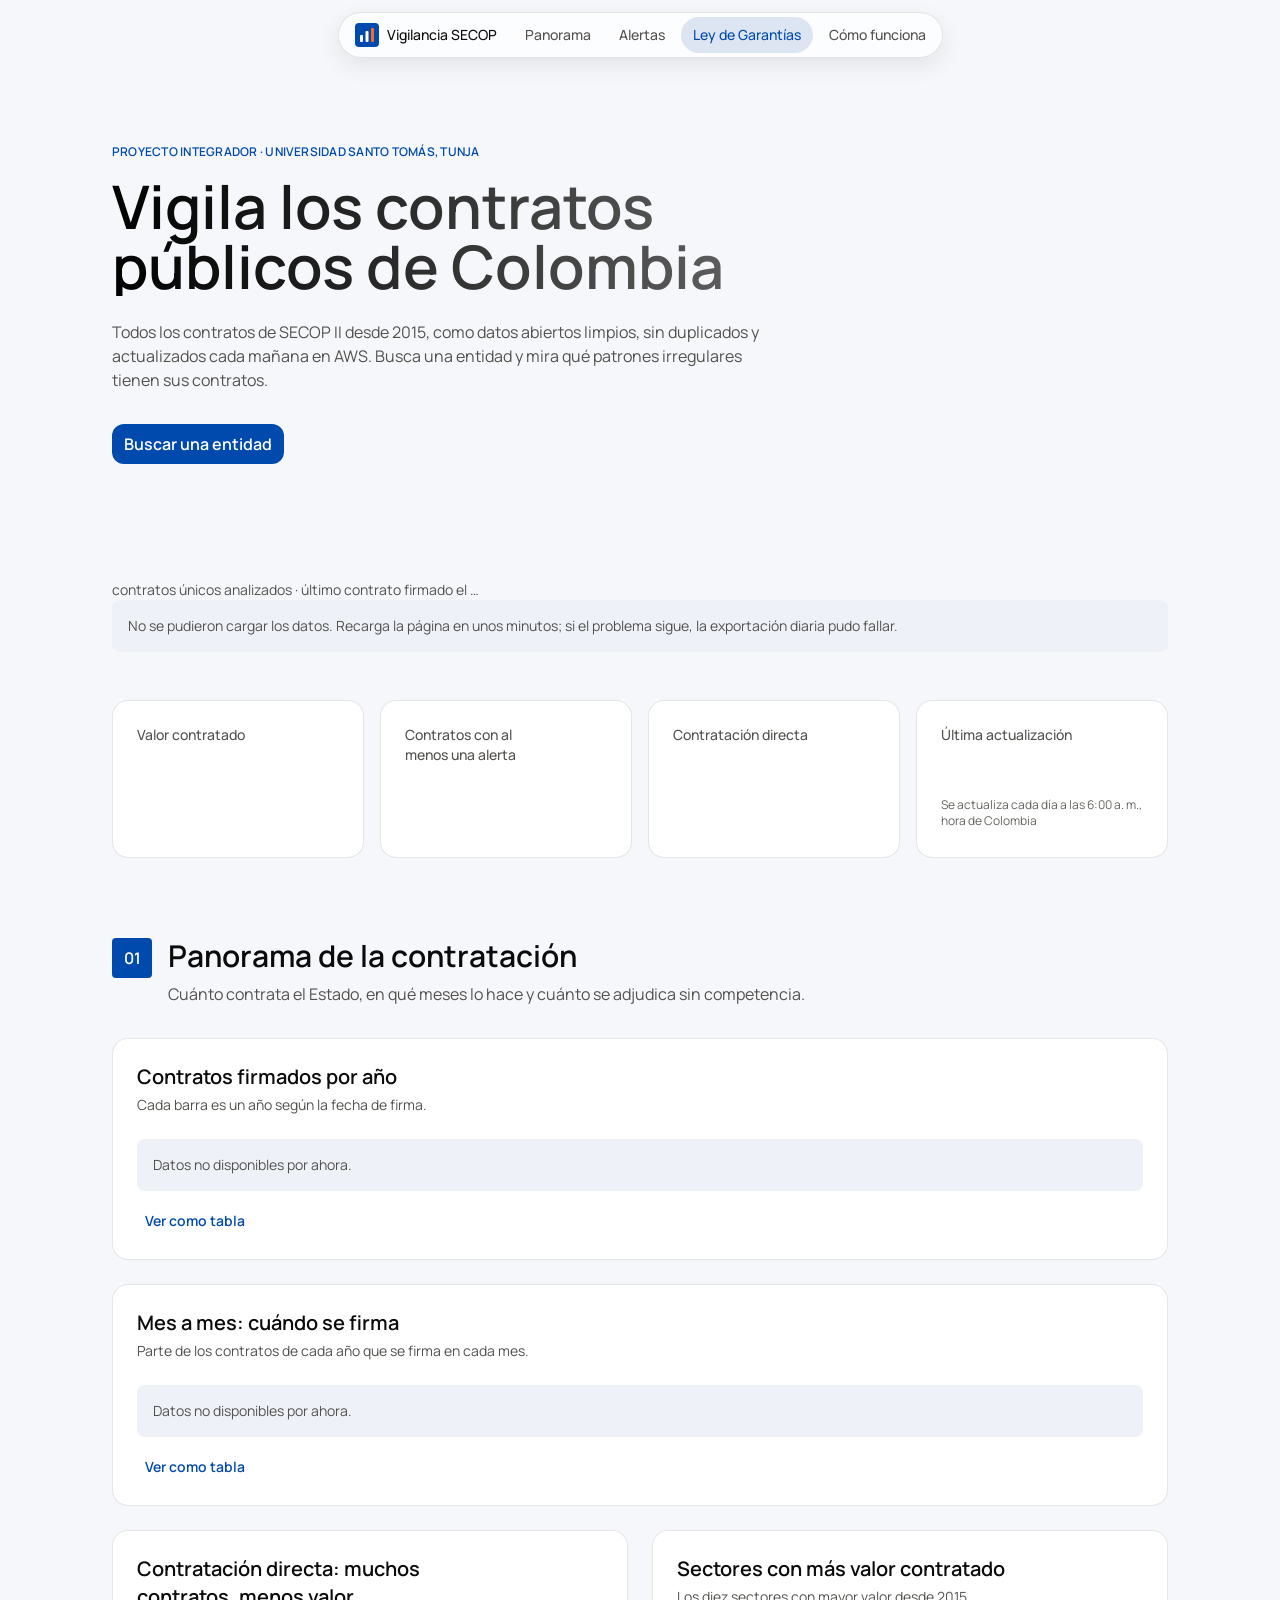
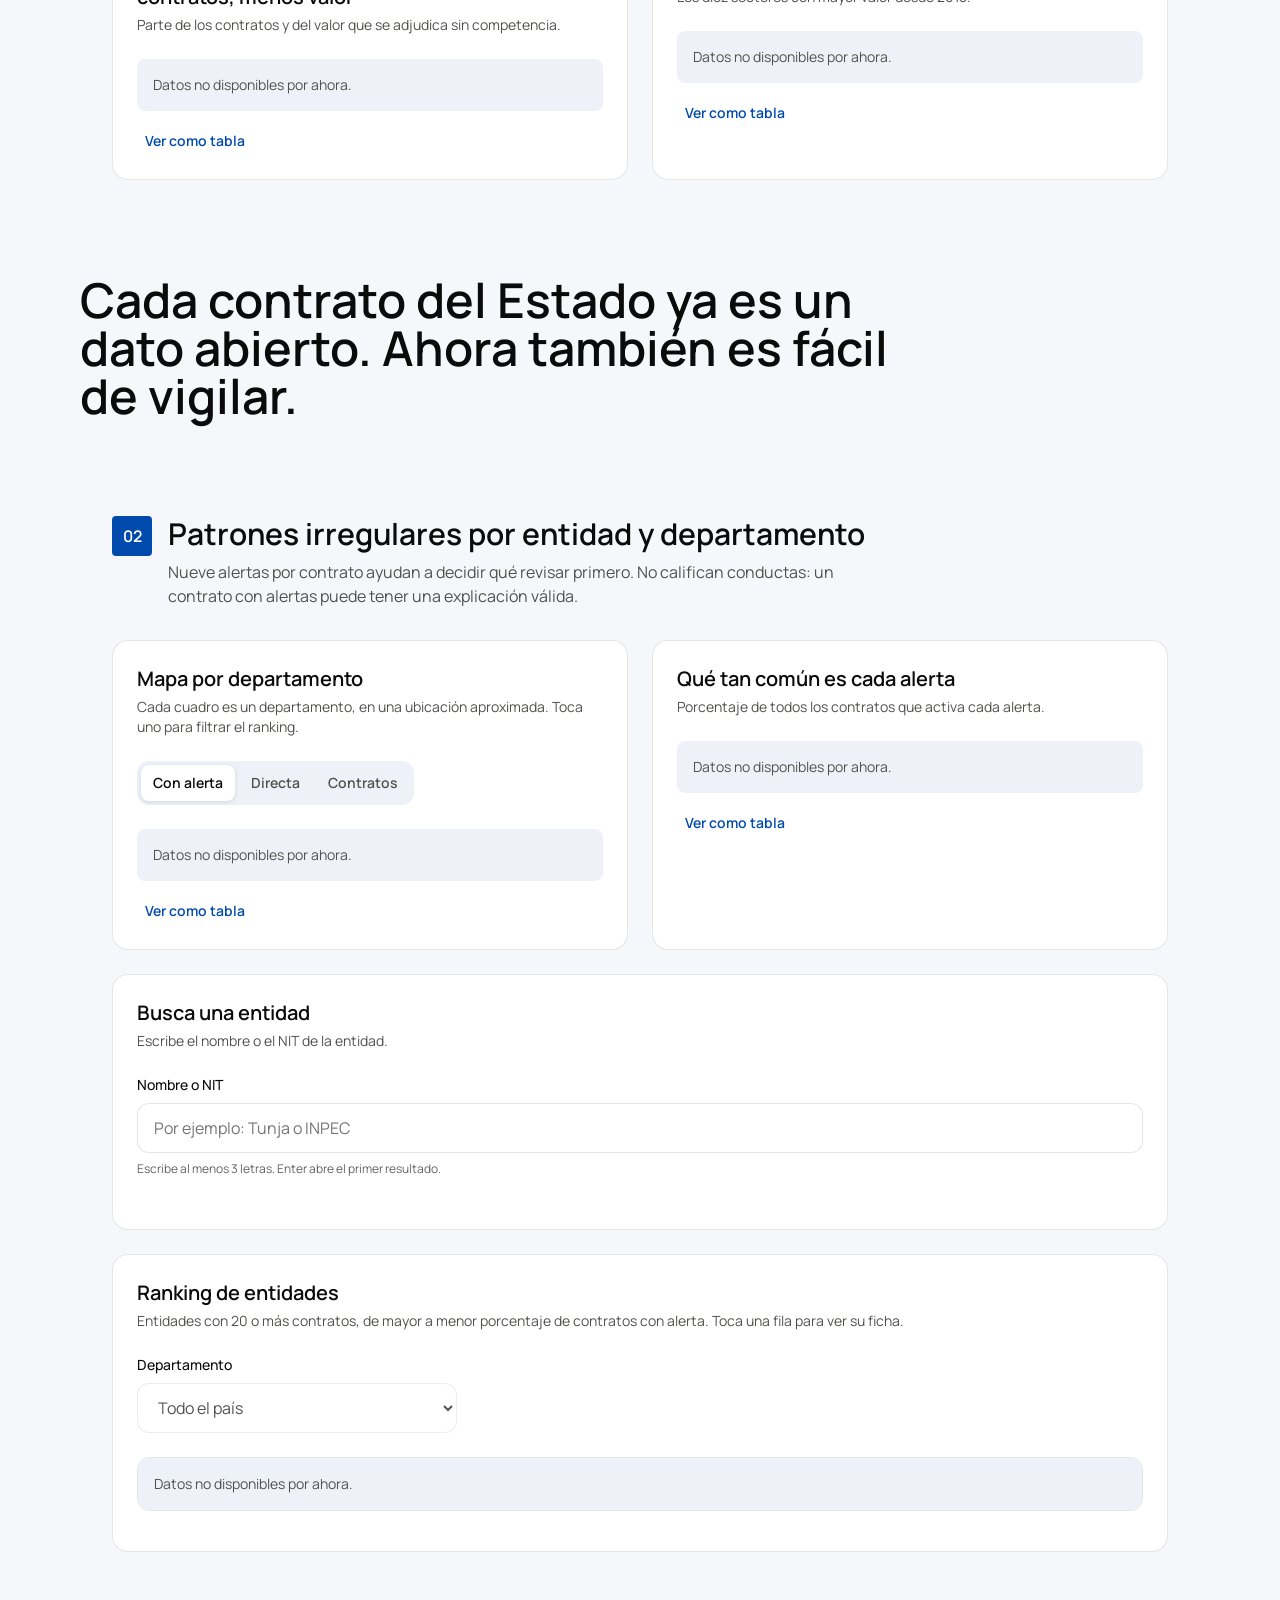
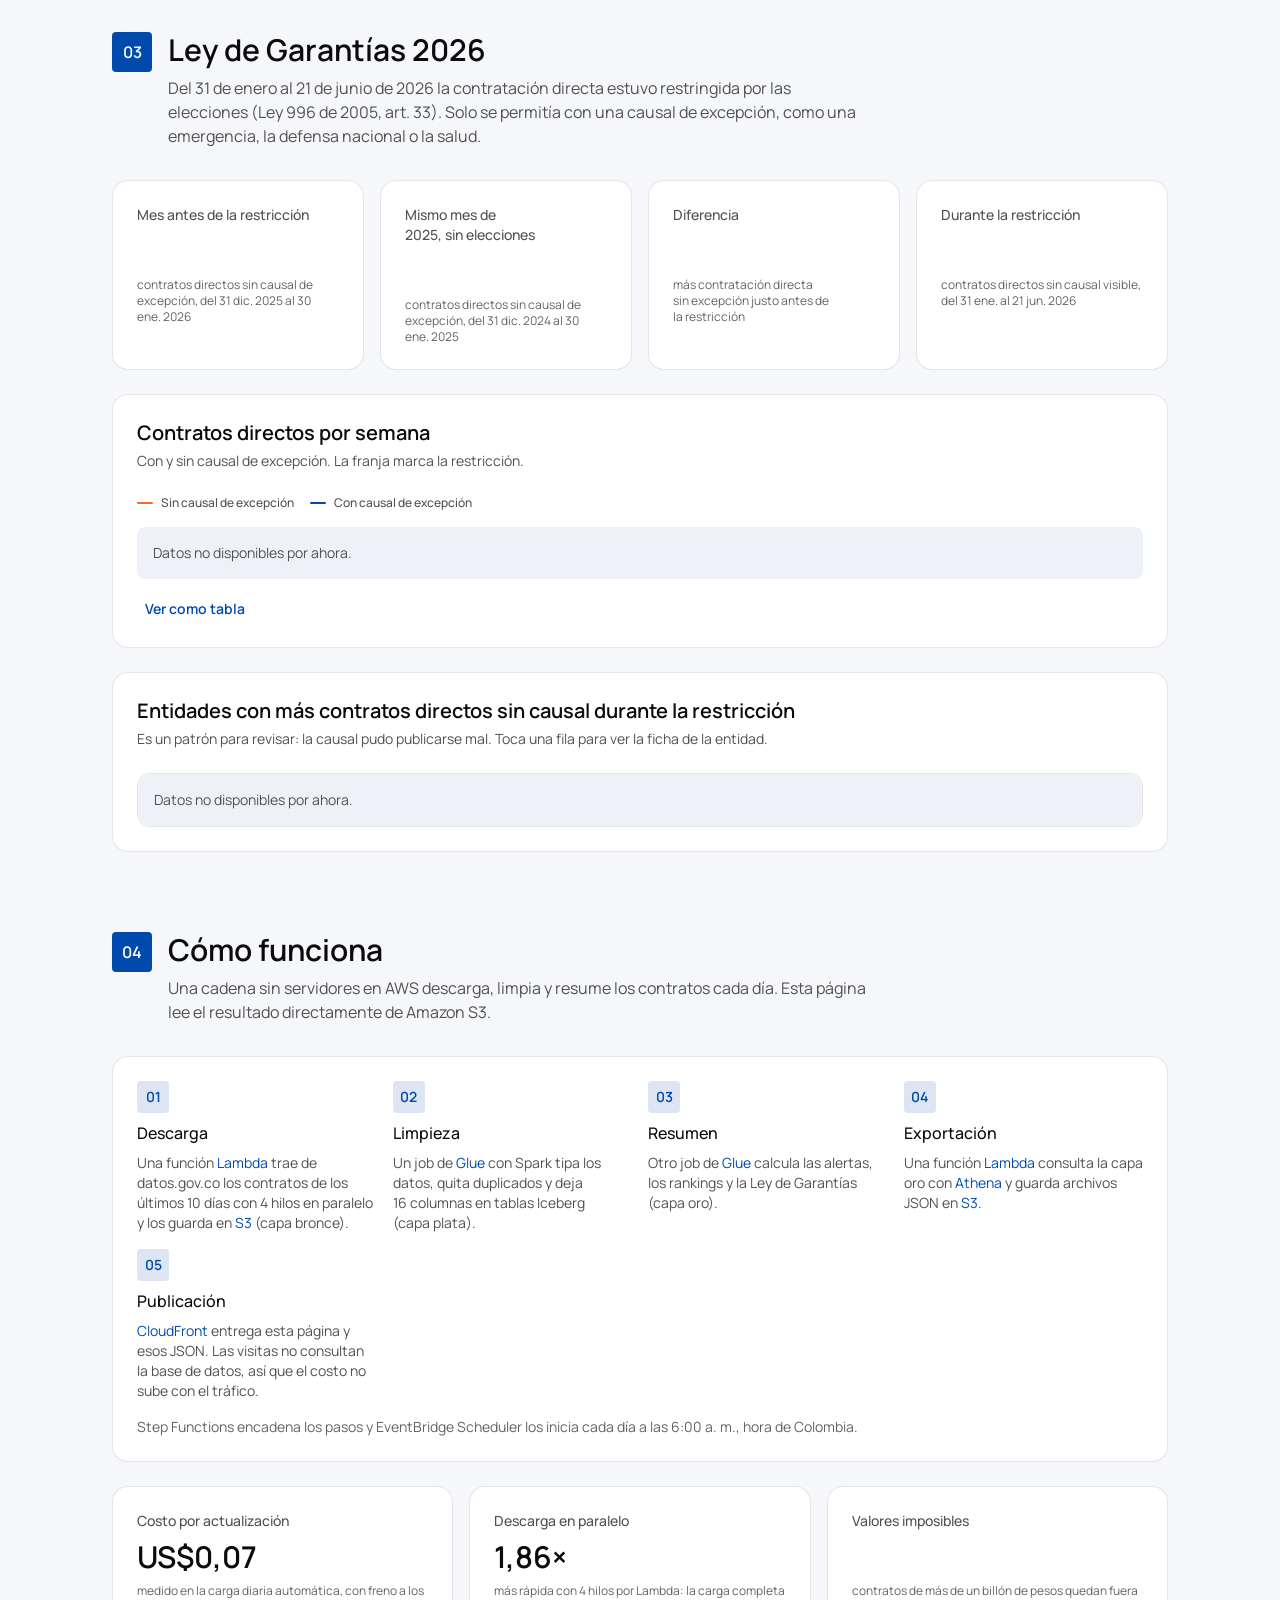
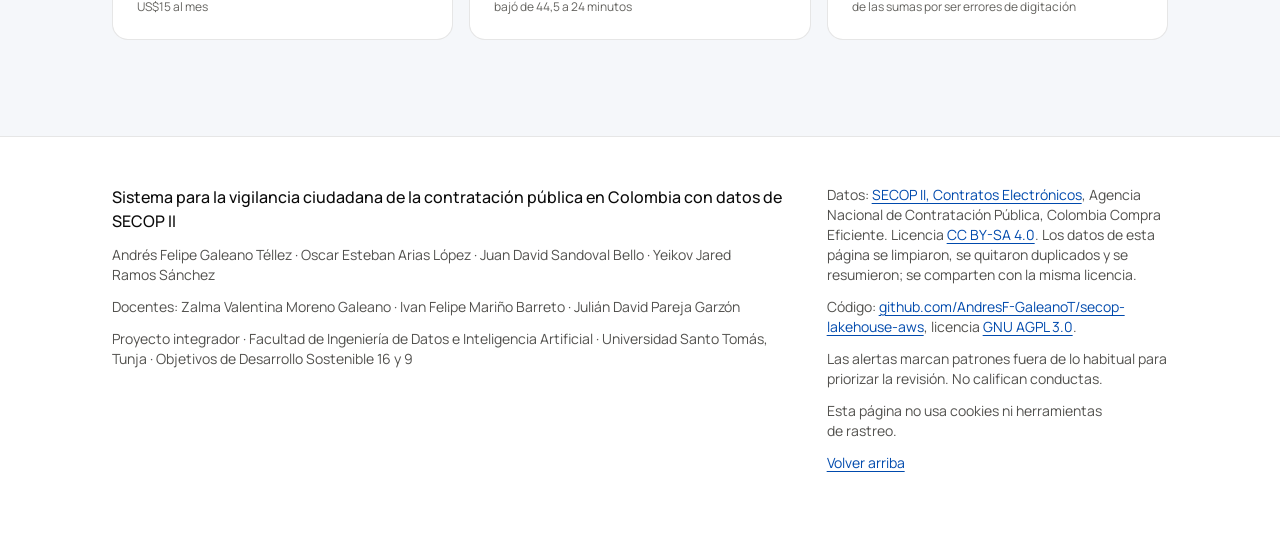
==== web/index.html @ 6d6b17b4 "Lakehouse SECOP II en AWS con web de resultados Pipeline medallion (bronce, plata, oro) sobre los 5," ====
<!doctype html>
<!-- SPDX-License-Identifier: AGPL-3.0-or-later -->
<html lang="es">
<head>
  <meta charset="utf-8">
  <meta name="viewport" content="width=device-width, initial-scale=1">
  <title>Vigilancia ciudadana de la contratación pública · SECOP II</title>
  <meta name="description" content="Todos los contratos públicos de Colombia en SECOP II desde 2015, limpios y actualizados cada día en AWS. Panorama, alertas de patrones irregulares por entidad y Ley de Garantías 2026.">
  <meta property="og:type" content="website">
  <meta property="og:title" content="Vigilancia ciudadana de la contratación pública · SECOP II">
  <meta property="og:description" content="Busca una entidad pública de Colombia y mira qué patrones irregulares tienen sus contratos. Datos de SECOP II actualizados cada día.">
  <meta property="og:locale" content="es_CO">
  <meta name="theme-color" content="#004aad">
  <link rel="icon" href="favicon.svg" type="image/svg+xml">
  <link rel="preconnect" href="https://fonts.googleapis.com">
  <link rel="preconnect" href="https://fonts.gstatic.com" crossorigin>
  <link rel="stylesheet" href="https://fonts.googleapis.com/css2?family=Manrope:wght@400;500;600;700&display=swap">
  <link rel="stylesheet" href="estilos.css">
  <script>document.documentElement.classList.add("js");</script>
  <script src="app.js" defer></script>
</head>
<body>
  <a class="saltar button-sm" href="#contenido">Saltar al contenido</a>

  <header class="nav-envoltura">
    <nav class="nav" aria-label="Secciones">
      <a class="nav-marca title-4" href="#inicio">
        <svg class="nav-logo" viewBox="0 0 24 24" aria-hidden="true"><rect width="24" height="24" rx="4" fill="#004aad"/><rect x="5" y="12" width="3" height="7" rx="1" fill="#fff"/><rect x="10.5" y="8" width="3" height="11" rx="1" fill="#fff"/><rect x="16" y="5" width="3" height="14" rx="1" fill="#fd6925"/></svg>
        Vigilancia SECOP
      </a>
      <ul class="nav-enlaces title-4">
        <li><a href="#panorama">Panorama</a></li>
        <li><a href="#alertas">Alertas</a></li>
        <li><a href="#ley">Ley de Garantías</a></li>
        <li><a href="#como">Cómo funciona</a></li>
      </ul>
      <button class="nav-boton" type="button" aria-expanded="false" aria-controls="menu-movil" aria-label="Abrir menú">
        <span></span><span></span>
      </button>
    </nav>
  </header>

  <div class="menu-movil" id="menu-movil" aria-hidden="true">
    <ul class="heading-5">
      <li style="--i:0"><a href="#panorama" tabindex="-1">Panorama</a></li>
      <li style="--i:1"><a href="#alertas" tabindex="-1">Alertas</a></li>
      <li style="--i:2"><a href="#ley" tabindex="-1">Ley de Garantías</a></li>
      <li style="--i:3"><a href="#como" tabindex="-1">Cómo funciona</a></li>
    </ul>
  </div>

  <main id="contenido">
    <!-- Héroe -->
    <section id="inicio" class="heroe contenedor">
      <p class="caption-3 sobretitulo">Proyecto integrador · Universidad Santo Tomás, Tunja</p>
      <h1 class="heading-1 heroe-titulo">Vigila los contratos <br class="salto-ancho">públicos de Colombia</h1>
      <p class="body-3 heroe-sub">Todos los contratos de SECOP II desde 2015, como datos abiertos limpios, sin duplicados y actualizados cada mañana en AWS. Busca una entidad y mira qué patrones irregulares tienen sus contratos.</p>
      <div class="heroe-acciones">
        <a class="boton button-md" href="#buscador">Buscar una entidad</a>
      </div>
      <div class="heroe-cifra">
        <p class="cifra-heroe" data-dato="contratos" aria-live="polite">&nbsp;</p>
        <p class="caption-2 texto-2">contratos únicos analizados · último contrato firmado el <span data-dato="ultima-firma">…</span></p>
      </div>
      <p class="error-datos body-6" id="error-general" role="alert" hidden></p>
    </section>

    <section class="contenedor" aria-label="Cifras principales">
      <div class="cifras">
        <article class="tarjeta cifra-tarjeta revelar">
          <h2 class="title-4">Valor contratado</h2>
          <p class="cifra" data-dato="valor">&nbsp;</p>
          <p class="caption-5" data-dato="valor-nota">&nbsp;</p>
        </article>
        <article class="tarjeta cifra-tarjeta revelar">
          <h2 class="title-4">Contratos con al menos una alerta</h2>
          <p class="cifra" data-dato="pct-alerta">&nbsp;</p>
          <p class="caption-5" data-dato="pct-alerta-nota">&nbsp;</p>
        </article>
        <article class="tarjeta cifra-tarjeta revelar">
          <h2 class="title-4">Contratación directa</h2>
          <p class="cifra" data-dato="pct-directa">&nbsp;</p>
          <p class="caption-5" data-dato="pct-directa-nota">&nbsp;</p>
        </article>
        <article class="tarjeta cifra-tarjeta revelar">
          <h2 class="title-4">Última actualización</h2>
          <p class="cifra" data-dato="actualizado">&nbsp;</p>
          <p class="caption-5">Se actualiza cada día a las 6:00 a. m., hora de Colombia</p>
        </article>
      </div>
    </section>

    <!-- 01 Panorama -->
    <section id="panorama" class="seccion contenedor" aria-labelledby="t-panorama">
      <header class="seccion-cabecera revelar">
        <span class="insignia" aria-hidden="true">01</span>
        <div>
          <h2 class="heading-4" id="t-panorama">Panorama de la contratación</h2>
          <p class="body-3">Cuánto contrata el Estado, en qué meses lo hace y cuánto se adjudica sin competencia.</p>
        </div>
      </header>

      <div class="rejilla rejilla-2">
        <article class="tarjeta revelar ancho-completo">
          <header class="tarjeta-cabecera">
            <h3 class="heading-6">Contratos firmados por año</h3>
            <p class="caption-2">Cada barra es un año según la fecha de firma.</p>
          </header>
          <div class="lienzo cargando" id="g-anual" style="--alto:280px"></div>
          <p class="nota caption-5" id="n-anual"></p>
          <details class="tabla-vista"><summary class="button-sm">Ver como tabla</summary><div class="tabla-envoltura" id="t-anual"></div></details>
        </article>

        <article class="tarjeta revelar ancho-completo">
          <header class="tarjeta-cabecera">
            <h3 class="heading-6">Mes a mes: cuándo se firma</h3>
            <p class="caption-2" id="s-calor">Parte de los contratos de cada año que se firma en cada mes.</p>
          </header>
          <div class="lienzo cargando" id="g-calor" style="--alto:320px"></div>
          <p class="nota caption-5" id="n-calor"></p>
          <details class="tabla-vista"><summary class="button-sm">Ver como tabla</summary><div class="tabla-envoltura" id="t-calor"></div></details>
        </article>

        <article class="tarjeta revelar">
          <header class="tarjeta-cabecera">
            <h3 class="heading-6">Contratación directa: muchos contratos, menos valor</h3>
            <p class="caption-2">Parte de los contratos y del valor que se adjudica sin competencia.</p>
          </header>
          <div class="lienzo cargando" id="g-directa" style="--alto:160px"></div>
          <details class="tabla-vista"><summary class="button-sm">Ver como tabla</summary><div class="tabla-envoltura" id="t-directa"></div></details>
        </article>

        <article class="tarjeta revelar">
          <header class="tarjeta-cabecera">
            <h3 class="heading-6">Sectores con más valor contratado</h3>
            <p class="caption-2">Los diez sectores con mayor valor desde 2015.</p>
          </header>
          <div class="lienzo cargando" id="g-sectores" style="--alto:360px"></div>
          <details class="tabla-vista"><summary class="button-sm">Ver como tabla</summary><div class="tabla-envoltura" id="t-sectores"></div></details>
        </article>
      </div>
    </section>

    <!-- Frase -->
    <section class="frase contenedor" aria-label="Idea central">
      <p class="heading-2" id="frase">Cada contrato del Estado ya es un dato abierto. Ahora también es fácil de vigilar.</p>
    </section>

    <!-- 02 Alertas -->
    <section id="alertas" class="seccion contenedor" aria-labelledby="t-alertas">
      <header class="seccion-cabecera revelar">
        <span class="insignia" aria-hidden="true">02</span>
        <div>
          <h2 class="heading-4" id="t-alertas">Patrones irregulares por entidad y departamento</h2>
          <p class="body-3">Nueve alertas por contrato ayudan a decidir qué revisar primero. No califican conductas: un contrato con alertas puede tener una explicación válida.</p>
        </div>
      </header>

      <div class="rejilla rejilla-2">
        <article class="tarjeta revelar">
          <header class="tarjeta-cabecera">
            <h3 class="heading-6">Mapa por departamento</h3>
            <p class="caption-2">Cada cuadro es un departamento, en una ubicación aproximada. Toca uno para filtrar el ranking.</p>
          </header>
          <div class="segmentos" role="group" aria-label="Dato del mapa" id="metricas-mapa">
            <button type="button" class="button-sm" data-metrica="pct_contratos_con_alerta" aria-pressed="true">Con alerta</button>
            <button type="button" class="button-sm" data-metrica="pct_contratacion_directa" aria-pressed="false">Directa</button>
            <button type="button" class="button-sm" data-metrica="contratos" aria-pressed="false">Contratos</button>
          </div>
          <div class="lienzo cargando" id="g-mapa" style="--alto:420px"></div>
          <p class="nota caption-5" id="n-mapa"></p>
          <details class="tabla-vista"><summary class="button-sm">Ver como tabla</summary><div class="tabla-envoltura" id="t-mapa"></div></details>
        </article>

        <article class="tarjeta revelar">
          <header class="tarjeta-cabecera">
            <h3 class="heading-6">Qué tan común es cada alerta</h3>
            <p class="caption-2">Porcentaje de todos los contratos que activa cada alerta.</p>
          </header>
          <div class="lienzo cargando" id="g-alertas" style="--alto:420px"></div>
          <details class="tabla-vista"><summary class="button-sm">Ver como tabla</summary><div class="tabla-envoltura" id="t-alertas-tabla"></div></details>
        </article>

        <article class="tarjeta revelar ancho-completo" id="buscador">
          <header class="tarjeta-cabecera">
            <h3 class="heading-6">Busca una entidad</h3>
            <p class="caption-2" id="s-buscador">Escribe el nombre o el NIT de la entidad.</p>
          </header>
          <div class="campo">
            <label class="title-4" for="q">Nombre o NIT</label>
            <input id="q" type="search" autocomplete="off" spellcheck="false" placeholder="Por ejemplo: Tunja o INPEC" aria-describedby="ayuda-q" aria-controls="resultados" disabled>
            <p class="caption-5 texto-3" id="ayuda-q">Escribe al menos 3 letras. Enter abre el primer resultado.</p>
          </div>
          <ul class="resultados" id="resultados" aria-label="Resultados"></ul>
          <div class="sugerencias" id="sugerencias"></div>
          <div id="ficha" class="ficha" hidden tabindex="-1" style="margin-top:var(--e-400)"></div>
        </article>

        <article class="tarjeta revelar ancho-completo" id="ranking">
          <header class="tarjeta-cabecera">
            <h3 class="heading-6">Ranking de entidades</h3>
            <p class="caption-2">Entidades con 20 o más contratos, de mayor a menor porcentaje de contratos con alerta. Toca una fila para ver su ficha.</p>
          </header>
          <div class="filtros">
            <div class="campo">
              <label class="title-4" for="f-depto">Departamento</label>
              <select id="f-depto" disabled><option value="">Todo el país</option></select>
            </div>
          </div>
          <div class="tabla-envoltura" id="t-ranking"><div class="cargando" style="--alto:320px"></div></div>
          <div class="tabla-pie caption-5">
            <span id="ranking-cuenta"></span>
            <button type="button" class="boton-secundario button-sm" id="ranking-mas" hidden>Mostrar 20 más</button>
          </div>
        </article>
      </div>
    </section>

    <!-- 03 Ley de Garantías -->
    <section id="ley" class="seccion contenedor" aria-labelledby="t-ley">
      <header class="seccion-cabecera revelar">
        <span class="insignia" aria-hidden="true">03</span>
        <div>
          <h2 class="heading-4" id="t-ley">Ley de Garantías 2026</h2>
          <p class="body-3">Del 31 de enero al 21 de junio de 2026 la contratación directa estuvo restringida por las elecciones (Ley 996 de 2005, art. 33). Solo se permitía con una causal de excepción, como una emergencia, la defensa nacional o la salud.</p>
        </div>
      </header>

      <div class="cifras" id="ley-cifras" style="margin-bottom:var(--e-300)">
        <article class="tarjeta cifra-tarjeta revelar">
          <h3 class="title-4">Mes antes de la restricción</h3>
          <p class="cifra" data-dato="ley-antes">&nbsp;</p>
          <p class="caption-5">contratos directos sin causal de excepción, del 31 dic. 2025 al 30 ene. 2026</p>
        </article>
        <article class="tarjeta cifra-tarjeta revelar">
          <h3 class="title-4">Mismo mes de 2025, sin elecciones</h3>
          <p class="cifra" data-dato="ley-2025">&nbsp;</p>
          <p class="caption-5">contratos directos sin causal de excepción, del 31 dic. 2024 al 30 ene. 2025</p>
        </article>
        <article class="tarjeta cifra-tarjeta revelar">
          <h3 class="title-4">Diferencia</h3>
          <p class="cifra" data-dato="ley-veces">&nbsp;</p>
          <p class="caption-5">más contratación directa sin excepción justo antes de la restricción</p>
        </article>
        <article class="tarjeta cifra-tarjeta revelar">
          <h3 class="title-4">Durante la restricción</h3>
          <p class="cifra" data-dato="ley-durante">&nbsp;</p>
          <p class="caption-5">contratos directos sin causal visible, del 31 ene. al 21 jun. 2026</p>
        </article>
      </div>

      <div class="rejilla">
        <article class="tarjeta revelar">
          <header class="tarjeta-cabecera">
            <h3 class="heading-6">Contratos directos por semana</h3>
            <p class="caption-2">Con y sin causal de excepción. La franja marca la restricción.</p>
          </header>
          <ul class="leyenda caption-4">
            <li><span class="clave-linea" style="background:var(--serie-2)"></span>Sin causal de excepción</li>
            <li><span class="clave-linea" style="background:var(--serie-1)"></span>Con causal de excepción</li>
          </ul>
          <div class="lienzo cargando" id="g-ley" style="--alto:320px"></div>
          <p class="nota caption-5" id="n-ley"></p>
          <details class="tabla-vista"><summary class="button-sm">Ver como tabla</summary><div class="tabla-envoltura" id="t-ley"></div></details>
        </article>

        <article class="tarjeta revelar">
          <header class="tarjeta-cabecera">
            <h3 class="heading-6">Entidades con más contratos directos sin causal durante la restricción</h3>
            <p class="caption-2">Es un patrón para revisar: la causal pudo publicarse mal. Toca una fila para ver la ficha de la entidad.</p>
          </header>
          <div class="tabla-envoltura" id="t-ley-entidades"><div class="cargando" style="--alto:320px"></div></div>
        </article>
      </div>
    </section>

    <!-- 04 Cómo funciona -->
    <section id="como" class="seccion contenedor" aria-labelledby="t-como">
      <header class="seccion-cabecera revelar">
        <span class="insignia" aria-hidden="true">04</span>
        <div>
          <h2 class="heading-4" id="t-como">Cómo funciona</h2>
          <p class="body-3">Una cadena sin servidores en AWS descarga, limpia y resume los contratos cada día. Esta página lee el resultado directamente de Amazon S3.</p>
        </div>
      </header>

      <div class="rejilla">
        <article class="tarjeta revelar">
          <ol class="pasos">
            <li class="paso">
              <h3 class="title-3">Descarga</h3>
              <p class="body-6">Una función <span class="servicio">Lambda</span> trae de datos.gov.co los contratos de los últimos 10 días con 4 hilos en paralelo y los guarda en <span class="servicio">S3</span> (capa bronce).</p>
            </li>
            <li class="paso">
              <h3 class="title-3">Limpieza</h3>
              <p class="body-6">Un job de <span class="servicio">Glue</span> con Spark tipa los datos, quita duplicados y deja 16 columnas en tablas Iceberg (capa plata).</p>
            </li>
            <li class="paso">
              <h3 class="title-3">Resumen</h3>
              <p class="body-6">Otro job de <span class="servicio">Glue</span> calcula las alertas, los rankings y la Ley de Garantías (capa oro).</p>
            </li>
            <li class="paso">
              <h3 class="title-3">Exportación</h3>
              <p class="body-6">Una función <span class="servicio">Lambda</span> consulta la capa oro con <span class="servicio">Athena</span> y guarda archivos JSON en <span class="servicio">S3</span>.</p>
            </li>
            <li class="paso">
              <h3 class="title-3">Publicación</h3>
              <p class="body-6"><span class="servicio">CloudFront</span> entrega esta página y esos JSON. Las visitas no consultan la base de datos, así que el costo no sube con el tráfico.</p>
            </li>
          </ol>
          <p class="nota caption-2">Step Functions encadena los pasos y EventBridge Scheduler los inicia cada día a las 6:00 a. m., hora de Colombia. <span id="meta-exportacion"></span></p>
        </article>

        <div class="cifras">
          <article class="tarjeta cifra-tarjeta revelar">
            <h3 class="title-4">Costo por actualización</h3>
            <p class="cifra">US$0,07</p>
            <p class="caption-5">medido en la carga diaria automática, con freno a los US$15 al mes</p>
          </article>
          <article class="tarjeta cifra-tarjeta revelar">
            <h3 class="title-4">Descarga en paralelo</h3>
            <p class="cifra">1,86×</p>
            <p class="caption-5">más rápida con 4 hilos por Lambda: la carga completa bajó de 44,5 a 24 minutos</p>
          </article>
          <article class="tarjeta cifra-tarjeta revelar">
            <h3 class="title-4">Valores imposibles</h3>
            <p class="cifra" data-dato="no-confiables">&nbsp;</p>
            <p class="caption-5">contratos de más de un billón de pesos quedan fuera de las sumas por ser errores de digitación</p>
          </article>
        </div>
      </div>
    </section>
  </main>

  <footer class="pie">
    <div class="contenedor pie-rejilla">
      <div class="pie-bloque">
        <p class="title-3" style="color:var(--texto-1)">Sistema para la vigilancia ciudadana de la contratación pública en Colombia con datos de SECOP II</p>
        <p class="body-6">Andrés Felipe Galeano Téllez · Oscar Esteban Arias López · Juan David Sandoval Bello · Yeikov Jared Ramos Sánchez</p>
        <p class="body-6">Docentes: Zalma Valentina Moreno Galeano · Ivan Felipe Mariño Barreto · Julián David Pareja Garzón</p>
        <p class="body-6">Proyecto integrador · Facultad de Ingeniería de Datos e Inteligencia Artificial · Universidad Santo Tomás, Tunja · Objetivos de Desarrollo Sostenible 16 y 9</p>
      </div>
      <div class="pie-bloque">
        <p class="body-6">Datos: <a href="https://www.datos.gov.co/d/jbjy-vk9h" rel="noopener">SECOP II, Contratos Electrónicos</a>, Agencia Nacional de Contratación Pública, Colombia Compra Eficiente. Licencia <a href="https://creativecommons.org/licenses/by-sa/4.0/deed.es" rel="noopener license">CC BY-SA 4.0</a>. Los datos de esta página se limpiaron, se quitaron duplicados y se resumieron; se comparten con la misma licencia.</p>
        <p class="body-6">Código: <a href="https://github.com/AndresF-GaleanoT/secop-lakehouse-aws" rel="noopener">github.com/AndresF-GaleanoT/secop-lakehouse-aws</a>, licencia <a href="https://www.gnu.org/licenses/agpl-3.0.html" rel="noopener license">GNU AGPL 3.0</a>.</p>
        <p class="body-6">Las alertas marcan patrones fuera de lo habitual para priorizar la revisión. No califican conductas.</p>
        <p class="body-6">Esta página no usa cookies ni herramientas de rastreo.</p>
        <p class="body-6"><a href="#inicio">Volver arriba</a></p>
      </div>
    </div>
  </footer>
</body>
</html>
---- web/estilos.css ----
/* SPDX-License-Identifier: AGPL-3.0-or-later */
/* Vigilancia SECOP: identidad del póster (azul #004aad, insignias numeradas) sobre una escala fija
   de tipos, espacios y radios. Los colores de las gráficas están validados para daltonismo. */

:root {
  /* Espacios */
  --e-25: 2px;
  --e-50: 4px;
  --e-75: 8px;
  --e-100: 12px;
  --e-200: 16px;
  --e-300: 24px;
  --e-400: 32px;
  --e-500: 40px;
  --e-600: 48px;
  --e-700: 64px;
  --e-800: 80px;
  --e-900: 96px;

  --curva: cubic-bezier(0.22, 1, 0.36, 1);
  --fuente: "Manrope", system-ui, -apple-system, "Segoe UI", sans-serif;

  /* Tema claro */
  color-scheme: light;
  --fondo: #f5f7fa;
  --superficie: #ffffff;
  --superficie-2: #eef2f8;
  --borde: rgba(11, 11, 11, 0.1);
  --texto-1: #0b0b0b;
  --texto-2: #52514e;
  --texto-3: #64635f;
  --marca: #004aad;
  --marca-texto: #004aad;
  --marca-suave: #dce5f1;
  --serie-1: #004aad;
  --serie-2: #fd6925;
  --grid: #e1e0d9;
  --eje: #c3c2b7;
  --banda: rgba(0, 74, 173, 0.07);
  --vacio: #ecebe6;
  --referencia: #0b0b0b;
  --boton-fondo: #004aad;
  --boton-fondo-hover: #003d8f;
  --boton-texto: #ffffff;
  --anillo: #004aad;
  --heroe-desde: #000000;
  --heroe-hasta: #666666;
  --nav-fondo: rgba(255, 255, 255, 0.72);
  --panel-fondo: rgba(245, 247, 250, 0.94);
  --sombra: 0 8px 24px rgba(11, 11, 11, 0.08);
}

@media (prefers-color-scheme: dark) {
  :root {
    color-scheme: dark;
    --fondo: #181818;
    --superficie: #1f1f1f;
    --superficie-2: #272727;
    --borde: rgba(255, 255, 255, 0.1);
    --texto-1: #f0efec;
    --texto-2: #c3c2b7;
    --texto-3: #a3a29b;
    --marca: #3987e5;
    --marca-texto: #86b6ef;
    --marca-suave: #272727;
    --serie-1: #3987e5;
    --serie-2: #e2622b;
    --grid: #313131;
    --eje: #4a4a47;
    --banda: rgba(57, 135, 229, 0.12);
    --vacio: #272727;
    --referencia: #f0efec;
    --boton-fondo: #256abf;
    --boton-fondo-hover: #2a78d6;
    --anillo: #86b6ef;
    --heroe-desde: #ffffff;
    --heroe-hasta: #9b9b9b;
    --nav-fondo: rgba(31, 31, 31, 0.72);
    --panel-fondo: rgba(24, 24, 24, 0.94);
    --sombra: 0 8px 24px rgba(0, 0, 0, 0.4);
  }
}

/* ---------------------------------------------------------------- Base */
*,
*::before,
*::after {
  box-sizing: border-box;
}

html {
  scroll-behavior: smooth;
  scroll-padding-top: var(--e-900);
}

body {
  margin: 0;
  font-family: var(--fuente);
  font-size: 16px;
  line-height: 24px;
  background: var(--fondo);
  color: var(--texto-1);
  -webkit-font-smoothing: antialiased;
  overflow-x: hidden;
}

h1, h2, h3, h4, p, ol, ul, figure {
  margin: 0;
}

h1, h2, h3, h4 {
  text-wrap: balance;
}

p, li {
  text-wrap: pretty;
}

a {
  color: var(--marca-texto);
  text-underline-offset: 3px;
}

:focus-visible {
  outline: 2px solid var(--anillo);
  outline-offset: 2px;
}

[hidden] {
  display: none !important;
}

.solo-lector {
  position: absolute;
  width: 1px;
  height: 1px;
  overflow: hidden;
  clip: rect(0 0 0 0);
  white-space: nowrap;
}

.saltar {
  position: absolute;
  left: var(--e-200);
  top: var(--e-200);
  z-index: 100;
  padding: var(--e-75) var(--e-100);
  border-radius: 8px;
  background: var(--boton-fondo);
  color: var(--boton-texto);
  transform: translateY(-200%);
  transition: transform 300ms var(--curva);
}

.saltar:focus {
  transform: none;
}

/* ---------------------------------------------------------------- Estilos de texto */
.heading-1 { font-size: 36px; line-height: 40px; font-weight: 600; }
.heading-2 { font-size: 30px; line-height: 36px; font-weight: 600; }
.heading-4 { font-size: 24px; line-height: 32px; font-weight: 600; }
.heading-5 { font-size: 24px; line-height: 32px; font-weight: 600; }
.heading-6 { font-size: 20px; line-height: 28px; font-weight: 600; }
.title-3 { font-size: 16px; line-height: 24px; font-weight: 500; }
.title-4 { font-size: 14px; line-height: 20px; font-weight: 500; }
.title-5 { font-size: 12px; line-height: 16px; font-weight: 500; }
.body-1 { font-size: 16px; line-height: 24px; font-weight: 600; }
.body-3 { font-size: 16px; line-height: 24px; font-weight: 400; }
.body-4 { font-size: 14px; line-height: 20px; font-weight: 600; }
.body-5 { font-size: 14px; line-height: 20px; font-weight: 500; }
.body-6 { font-size: 14px; line-height: 20px; font-weight: 400; }
.button-md { font-size: 16px; line-height: 24px; font-weight: 600; }
.button-sm { font-size: 14px; line-height: 20px; font-weight: 600; }
.caption-2 { font-size: 14px; line-height: 20px; font-weight: 400; }
.caption-3 { font-size: 12px; line-height: 16px; font-weight: 600; }
.caption-4 { font-size: 12px; line-height: 16px; font-weight: 500; }
.caption-5 { font-size: 12px; line-height: 16px; font-weight: 400; }
.cifra-heroe { font-size: 48px; line-height: 1; font-weight: 600; }
.cifra { font-size: 30px; line-height: 36px; font-weight: 600; }

@media (min-width: 768px) {
  .heading-1 { font-size: 60px; line-height: 60px; }
  .heading-2 { font-size: 48px; line-height: 48px; }
  .heading-4 { font-size: 30px; line-height: 36px; }
  .cifra-heroe { font-size: 60px; }
}

.texto-2 { color: var(--texto-2); }
.texto-3 { color: var(--texto-3); }
.num { font-variant-numeric: tabular-nums; }

/* ---------------------------------------------------------------- Navegación */
.nav-envoltura {
  position: fixed;
  top: var(--e-100);
  left: 0;
  right: 0;
  z-index: 50;
  display: flex;
  justify-content: center;
  padding: 0 var(--e-200);
  pointer-events: none;
}

.nav {
  pointer-events: auto;
  display: flex;
  align-items: center;
  gap: var(--e-200);
  padding: var(--e-50) var(--e-50) var(--e-50) var(--e-200);
  background: var(--nav-fondo);
  backdrop-filter: blur(16px) saturate(1.4);
  -webkit-backdrop-filter: blur(16px) saturate(1.4);
  border: 1px solid var(--borde);
  border-radius: 9999px;
  box-shadow: var(--sombra);
}

.nav-marca {
  display: flex;
  align-items: center;
  gap: var(--e-75);
  color: var(--texto-1);
  text-decoration: none;
  white-space: nowrap;
}

.nav-logo {
  width: 24px;
  height: 24px;
  flex: none;
}

.nav-enlaces {
  display: none;
  gap: var(--e-50);
  list-style: none;
  padding: 0;
}

.nav-enlaces a {
  display: block;
  padding: var(--e-75) var(--e-100);
  border-radius: 9999px;
  color: var(--texto-2);
  text-decoration: none;
  transition: background-color 300ms var(--curva), color 300ms var(--curva);
}

.nav-enlaces a:hover {
  color: var(--texto-1);
  background: var(--superficie-2);
}

.nav-enlaces a[aria-current="true"] {
  color: var(--marca-texto);
  background: var(--marca-suave);
}

.nav-boton {
  position: relative;
  width: 40px;
  height: 40px;
  border: 0;
  border-radius: 9999px;
  background: transparent;
  color: var(--texto-1);
  cursor: pointer;
}

.nav-boton span {
  position: absolute;
  left: 12px;
  width: 16px;
  height: 2px;
  border-radius: 1px;
  background: currentColor;
  transition: transform 500ms var(--curva);
}

.nav-boton span:first-child { top: 15px; }
.nav-boton span:last-child { top: 23px; }
.nav-boton[aria-expanded="true"] span:first-child { transform: translateY(4px) rotate(45deg); }
.nav-boton[aria-expanded="true"] span:last-child { transform: translateY(-4px) rotate(-45deg); }

.menu-movil {
  position: fixed;
  inset: 0;
  z-index: 40;
  display: flex;
  flex-direction: column;
  justify-content: center;
  padding: var(--e-900) var(--e-300) var(--e-600);
  background: var(--panel-fondo);
  backdrop-filter: blur(24px);
  -webkit-backdrop-filter: blur(24px);
  opacity: 0;
  pointer-events: none;
  transition: opacity 300ms var(--curva);
}

.menu-movil.abierto {
  opacity: 1;
  pointer-events: auto;
}

.menu-movil ul {
  list-style: none;
  padding: 0;
  display: grid;
  gap: var(--e-200);
}

.menu-movil a {
  color: var(--texto-1);
  text-decoration: none;
}

.menu-movil li {
  opacity: 0;
  transform: translateY(var(--e-300));
  transition: opacity 500ms var(--curva), transform 500ms var(--curva);
  transition-delay: calc(var(--i) * 60ms);
}

.menu-movil.abierto li {
  opacity: 1;
  transform: none;
}

@media (min-width: 768px) {
  .nav-enlaces { display: flex; }
  .nav-boton,
  .menu-movil { display: none; }
}

/* ---------------------------------------------------------------- Estructura */
.contenedor {
  width: 100%;
  max-width: 1120px;
  margin: 0 auto;
  padding: 0 var(--e-200);
}

@media (min-width: 768px) {
  .contenedor { padding: 0 var(--e-300); }
}

@media (min-width: 1024px) {
  .contenedor { padding: 0 var(--e-400); }
}

.seccion {
  padding-top: var(--e-800);
}

.seccion-cabecera {
  display: flex;
  gap: var(--e-200);
  align-items: flex-start;
  margin-bottom: var(--e-400);
  max-width: 760px;
}

.insignia {
  flex: none;
  display: grid;
  place-items: center;
  width: 40px;
  height: 40px;
  border-radius: 4px;
  background: var(--marca);
  color: #ffffff;
  font-size: 16px;
  line-height: 24px;
  font-weight: 600;
}

.seccion-cabecera p {
  margin-top: var(--e-75);
  color: var(--texto-2);
}

.rejilla {
  display: grid;
  gap: var(--e-300);
}

@media (min-width: 960px) {
  .rejilla-2 { grid-template-columns: repeat(2, minmax(0, 1fr)); }
  .ancho-completo { grid-column: 1 / -1; }
}

.tarjeta {
  min-width: 0;
  background: var(--superficie);
  border: 1px solid var(--borde);
  border-radius: 16px;
  padding: var(--e-300) var(--e-200);
}

@media (min-width: 768px) {
  .tarjeta { padding: var(--e-300); }
}

.tarjeta-cabecera {
  display: grid;
  gap: var(--e-50);
  margin-bottom: var(--e-300);
}

.tarjeta-cabecera p {
  color: var(--texto-2);
}

.nota {
  margin-top: var(--e-200);
  color: var(--texto-3);
}

/* ---------------------------------------------------------------- Héroe */
.heroe {
  padding-top: calc(var(--e-900) + var(--e-600));
  padding-bottom: var(--e-600);
}

.sobretitulo {
  color: var(--marca-texto);
  margin-bottom: var(--e-200);
  letter-spacing: 0.02em;
  text-transform: uppercase;
}

.heroe-titulo {
  max-width: 680px;
  background: linear-gradient(90deg, var(--heroe-desde), var(--heroe-hasta));
  -webkit-background-clip: text;
  background-clip: text;
  color: transparent;
}

.heroe-sub {
  max-width: 680px;
  margin-top: var(--e-300);
  color: var(--texto-2);
}

.heroe-acciones {
  margin-top: var(--e-400);
}

.heroe-cifra {
  margin-top: var(--e-600);
  display: grid;
  gap: var(--e-75);
}

.heroe-cifra .cifra-heroe {
  color: var(--marca-texto);
}

.salto-ancho { display: none; }

@media (min-width: 768px) {
  .salto-ancho { display: inline; }
}

/* ---------------------------------------------------------------- Botones y controles */
.boton {
  display: inline-flex;
  align-items: center;
  gap: var(--e-75);
  padding: var(--e-75) var(--e-100);
  border: 0;
  border-radius: 12px;
  background: var(--boton-fondo);
  color: var(--boton-texto);
  text-decoration: none;
  font-family: inherit;
  cursor: pointer;
  transition: background-color 300ms var(--curva), transform 300ms var(--curva);
}

.boton:hover { background: var(--boton-fondo-hover); }
.boton:active { transform: scale(0.98); }

.boton-secundario {
  display: inline-flex;
  align-items: center;
  padding: var(--e-75) var(--e-100);
  border: 1px solid var(--borde);
  border-radius: 12px;
  background: var(--superficie);
  color: var(--texto-1);
  font-family: inherit;
  cursor: pointer;
  transition: background-color 300ms var(--curva), transform 300ms var(--curva);
}

.boton-secundario:hover { background: var(--superficie-2); }
.boton-secundario:active { transform: scale(0.98); }

.segmentos {
  display: inline-flex;
  flex-wrap: wrap;
  gap: var(--e-50);
  padding: var(--e-50);
  border-radius: 12px;
  background: var(--superficie-2);
  margin-bottom: var(--e-300);
}

.segmentos button {
  padding: var(--e-75) var(--e-100);
  border: 0;
  border-radius: 8px;
  background: transparent;
  color: var(--texto-2);
  font-family: inherit;
  cursor: pointer;
  transition: background-color 300ms var(--curva), color 300ms var(--curva);
}

.segmentos button:hover { color: var(--texto-1); }

.segmentos button[aria-pressed="true"] {
  background: var(--superficie);
  color: var(--texto-1);
  box-shadow: 0 1px 4px rgba(11, 11, 11, 0.12);
}

.campo {
  display: grid;
  gap: var(--e-75);
}

.campo input,
.campo select {
  width: 100%;
  min-height: 48px;
  padding: var(--e-100) var(--e-200);
  border: 1px solid var(--borde);
  border-radius: 12px;
  background: var(--superficie);
  color: var(--texto-1);
  font-family: inherit;
  font-size: 16px;
  line-height: 24px;
}

.campo input:focus-visible,
.campo select:focus-visible {
  outline: 2px solid var(--anillo);
  outline-offset: 0;
}

/* ---------------------------------------------------------------- Cifras */
.cifras {
  display: grid;
  gap: var(--e-200);
  grid-template-columns: repeat(auto-fit, minmax(220px, 1fr));
}

.cifra-tarjeta {
  display: grid;
  gap: var(--e-75);
  align-content: start;
}

.cifra-tarjeta h3,
.cifra-tarjeta h2 {
  color: var(--texto-2);
}

.cifra-tarjeta .caption-5 {
  color: var(--texto-3);
}

/* ---------------------------------------------------------------- Gráficas */
.lienzo {
  position: relative;
  min-width: 0;
}

.lienzo svg {
  display: block;
  overflow: visible;
  font-family: var(--fuente);
}

.cargando {
  min-height: var(--alto, 240px);
  border-radius: 8px;
  background: var(--superficie-2);
  animation: pulso 1.6s var(--curva) infinite alternate;
}

@keyframes pulso {
  from { opacity: 0.5; }
  to { opacity: 1; }
}

.error-datos {
  padding: var(--e-200);
  border-radius: 8px;
  background: var(--superficie-2);
  color: var(--texto-2);
}

svg .grid { stroke: var(--grid); stroke-width: 1; shape-rendering: crispEdges; }
svg .eje { stroke: var(--eje); stroke-width: 1; shape-rendering: crispEdges; }
svg .eje-texto { fill: var(--texto-3); font-size: 12px; font-variant-numeric: tabular-nums; }
svg .etiqueta { fill: var(--texto-1); font-size: 12px; font-weight: 600; }
svg .etiqueta-2 { fill: var(--texto-2); font-size: 12px; }
svg .relleno-1 { fill: var(--serie-1); }
svg .relleno-2 { fill: var(--serie-2); }
svg .linea-1 { stroke: var(--serie-1); }
svg .linea-2 { stroke: var(--serie-2); }
svg .banda { fill: var(--banda); }
svg .vacio { fill: var(--vacio); }
svg .cursor { stroke: var(--texto-3); stroke-width: 1; }
svg .anillo-superficie { stroke: var(--superficie); stroke-width: 2; }
svg .marca { cursor: pointer; outline: none; }
svg .marca path,
svg .marca rect.celda { transition: opacity 200ms var(--curva); }
svg .marca:hover path,
svg .marca:focus-visible path,
svg .marca:hover rect.celda,
svg .marca:focus-visible rect.celda { opacity: 0.8; }
svg .marca:focus-visible .hit { stroke: var(--anillo); stroke-width: 2; }
svg .seleccion { fill: none; stroke: var(--texto-1); stroke-width: 2; }
svg .plano { outline: none; }
svg .plano:focus-visible + .foco-plano { stroke: var(--anillo); stroke-width: 2; fill: none; }

.leyenda {
  display: flex;
  flex-wrap: wrap;
  gap: var(--e-75) var(--e-200);
  margin-bottom: var(--e-200);
  list-style: none;
  padding: 0;
  color: var(--texto-2);
}

.leyenda li {
  display: inline-flex;
  align-items: center;
  gap: var(--e-75);
}

.clave {
  width: 12px;
  height: 12px;
  border-radius: 2px;
  flex: none;
}

.clave-linea {
  width: 16px;
  height: 2px;
  border-radius: 1px;
  flex: none;
}

.clave-tick {
  width: 2px;
  height: 12px;
  border-radius: 1px;
  background: var(--referencia);
  flex: none;
}

.escala {
  display: flex;
  align-items: center;
  gap: var(--e-75);
  margin-top: var(--e-200);
  color: var(--texto-3);
  flex-wrap: wrap;
}

.escala-pasos {
  display: flex;
  gap: var(--e-25);
}

.escala-pasos span {
  width: 20px;
  height: 12px;
  border-radius: 2px;
}

/* Barras horizontales en HTML */
.barras {
  list-style: none;
  padding: 0;
  display: grid;
  gap: var(--e-200);
}

.barra-fila {
  display: grid;
  gap: var(--e-50);
  padding: var(--e-50);
  margin: calc(var(--e-50) * -1);
  border-radius: 8px;
  cursor: default;
  outline: none;
  transition: background-color 200ms var(--curva);
}

.barra-fila:hover,
.barra-fila:focus-visible {
  background: var(--superficie-2);
}

.barra-fila:focus-visible {
  box-shadow: 0 0 0 2px var(--anillo);
}

.barra-nombre {
  color: var(--texto-1);
}

.barra-detalle {
  color: var(--texto-3);
}

/* La barra ocupa una fracción (--f) del ancho menos el espacio del valor, que va justo en la punta. */
.barra-pista {
  --reserva: 136px;
  position: relative;
  display: flex;
  align-items: center;
  gap: var(--e-75);
  height: 20px;
}

.barra-relleno {
  flex: none;
  height: 12px;
  width: calc(var(--f) * (100% - var(--reserva)));
  min-width: 2px;
  border-radius: 0 4px 4px 0;
  background: var(--serie-1);
}

.barra-espacio {
  flex: none;
  width: calc(var(--f) * (100% - var(--reserva)));
  margin-right: calc(var(--e-75) * -1 + 2px);
}

.barra-referencia {
  position: absolute;
  top: 0;
  bottom: 0;
  left: calc(var(--f) * (100% - var(--reserva)));
  width: 2px;
  margin-left: -1px;
  border-radius: 1px;
  background: var(--referencia);
}

.barra-valor {
  flex: none;
  color: var(--texto-1);
  white-space: nowrap;
}

/* Barra segmentada alta */
.segmentada {
  display: grid;
  gap: var(--e-300);
}

.segmentada-fila {
  display: grid;
  gap: var(--e-75);
}

.segmentada-barra {
  display: flex;
  gap: var(--e-25);
  height: 28px;
}

.segmentada-parte {
  display: flex;
  align-items: center;
  min-width: 0;
  padding: 0 var(--e-75);
  border-radius: 4px;
  outline: none;
  transition: opacity 200ms var(--curva);
}

.segmentada-parte:hover,
.segmentada-parte:focus-visible {
  opacity: 0.85;
}

.segmentada-parte:focus-visible {
  box-shadow: 0 0 0 2px var(--anillo);
}

/* Tablas */
.tabla-vista {
  margin-top: var(--e-200);
}

.tabla-vista summary {
  display: inline-flex;
  padding: var(--e-50) var(--e-75);
  border-radius: 8px;
  color: var(--marca-texto);
  cursor: pointer;
  list-style: none;
}

.tabla-vista summary::-webkit-details-marker { display: none; }
.tabla-vista summary:hover { background: var(--superficie-2); }
.tabla-vista[open] summary { margin-bottom: var(--e-100); }

.tabla-envoltura {
  overflow-x: auto;
  border: 1px solid var(--borde);
  border-radius: 12px;
}

.tabla {
  width: 100%;
  border-collapse: collapse;
  font-size: 14px;
  line-height: 20px;
}

.tabla th,
.tabla td {
  padding: var(--e-75) var(--e-100);
  text-align: left;
  border-bottom: 1px solid var(--borde);
  vertical-align: top;
}

.tabla tr:last-child td { border-bottom: 0; }

.tabla th {
  font-size: 12px;
  line-height: 16px;
  font-weight: 600;
  color: var(--texto-2);
  background: var(--superficie-2);
  white-space: nowrap;
}

.tabla .n {
  text-align: right;
  font-variant-numeric: tabular-nums;
  white-space: nowrap;
}

.tabla th button {
  display: inline-flex;
  align-items: center;
  gap: var(--e-50);
  padding: 0;
  border: 0;
  background: none;
  color: inherit;
  font: inherit;
  cursor: pointer;
}

.tabla th button::after {
  content: "";
  width: 8px;
  font-size: 12px;
}

.tabla th[aria-sort="ascending"] button::after { content: "↑"; }
.tabla th[aria-sort="descending"] button::after { content: "↓"; }

.tabla tbody tr.accionable {
  cursor: pointer;
  transition: background-color 200ms var(--curva);
}

.tabla tbody tr.accionable:hover,
.tabla tbody tr.accionable:focus-visible {
  background: var(--superficie-2);
  outline: none;
}

.tabla tbody tr.accionable:focus-visible td:first-child {
  box-shadow: inset 2px 0 0 var(--anillo);
}

.tabla-pie {
  display: flex;
  flex-wrap: wrap;
  align-items: center;
  justify-content: space-between;
  gap: var(--e-200);
  margin-top: var(--e-200);
  color: var(--texto-3);
}

.filtros {
  display: flex;
  flex-wrap: wrap;
  gap: var(--e-200);
  align-items: end;
  margin-bottom: var(--e-300);
}

.filtros .campo {
  min-width: 240px;
  flex: 0 1 320px;
}

/* ---------------------------------------------------------------- Buscador y ficha */
.resultados {
  list-style: none;
  padding: 0;
  display: grid;
  gap: var(--e-50);
  margin-top: var(--e-100);
}

.resultado {
  display: grid;
  gap: var(--e-25);
  width: 100%;
  padding: var(--e-100);
  border: 0;
  border-radius: 12px;
  background: transparent;
  color: var(--texto-1);
  text-align: left;
  font-family: inherit;
  cursor: pointer;
  transition: background-color 200ms var(--curva), transform 200ms var(--curva);
}

.resultado:hover,
.resultado:focus-visible { background: var(--superficie-2); }
.resultado:active { transform: scale(0.98); }
.resultado .caption-5 { color: var(--texto-3); }

.sugerencias {
  display: flex;
  flex-wrap: wrap;
  gap: var(--e-75);
  margin-top: var(--e-200);
  align-items: center;
}

.chip {
  max-width: 100%;
  padding: var(--e-50) var(--e-100);
  border: 1px solid var(--borde);
  border-radius: 9999px;
  background: var(--superficie);
  color: var(--texto-1);
  font-family: inherit;
  cursor: pointer;
  overflow: hidden;
  text-overflow: ellipsis;
  white-space: nowrap;
  transition: background-color 200ms var(--curva), transform 200ms var(--curva);
}

.chip:hover { background: var(--superficie-2); }
.chip:active { transform: scale(0.98); }

.vacio-mensaje {
  margin-top: var(--e-200);
  padding: var(--e-200);
  border-radius: 12px;
  background: var(--superficie-2);
  color: var(--texto-2);
}

.ficha {
  display: grid;
  gap: var(--e-400);
}

/* El foco llega a la ficha por código para que el lector de pantalla la anuncie; no es un control. */
.ficha:focus {
  outline: none;
}

.ficha-cabecera {
  display: grid;
  gap: var(--e-50);
}

.ficha-cabecera p {
  color: var(--texto-3);
}

.mini-cifras {
  display: grid;
  gap: var(--e-200);
  grid-template-columns: repeat(auto-fit, minmax(160px, 1fr));
}

.mini-cifra {
  display: grid;
  gap: var(--e-25);
  padding: var(--e-200);
  border-radius: 12px;
  background: var(--superficie-2);
}

.mini-cifra .caption-5 {
  color: var(--texto-3);
}

.mini-cifra .titulo {
  color: var(--texto-2);
}

.ficha-bloque {
  display: grid;
  gap: var(--e-200);
}

.aviso {
  padding: var(--e-200);
  border-radius: 12px;
  border: 1px solid var(--borde);
  color: var(--texto-2);
}

/* ---------------------------------------------------------------- Frase grande */
.frase {
  padding: var(--e-900) 0 var(--e-200);
}

.frase p {
  max-width: 820px;
}

.frase .palabra {
  color: var(--texto-1);
  opacity: 0.3;
  transition: opacity 500ms var(--curva);
}

.frase .palabra.activa {
  opacity: 1;
}

/* ---------------------------------------------------------------- Cómo funciona */
.pasos {
  list-style: none;
  padding: 0;
  display: grid;
  gap: var(--e-200);
  grid-template-columns: repeat(auto-fit, minmax(200px, 1fr));
  counter-reset: paso;
}

.paso {
  display: grid;
  gap: var(--e-75);
  align-content: start;
  counter-increment: paso;
}

.paso::before {
  content: counter(paso, decimal-leading-zero);
  display: grid;
  place-items: center;
  width: 32px;
  height: 32px;
  border-radius: 4px;
  background: var(--marca-suave);
  color: var(--marca-texto);
  font-size: 14px;
  line-height: 20px;
  font-weight: 600;
}

.paso p {
  color: var(--texto-2);
}

.servicio {
  color: var(--marca-texto);
}

/* ---------------------------------------------------------------- Pie */
.pie {
  margin-top: var(--e-900);
  padding: var(--e-600) 0 var(--e-700);
  border-top: 1px solid var(--borde);
  background: var(--superficie);
}

.pie-rejilla {
  display: grid;
  gap: var(--e-400);
}

@media (min-width: 768px) {
  .pie-rejilla { grid-template-columns: 2fr 1fr; }
}

.pie p {
  color: var(--texto-2);
}

.pie-bloque {
  display: grid;
  gap: var(--e-100);
  align-content: start;
}

/* ---------------------------------------------------------------- Tooltip */
.tooltip {
  position: fixed;
  z-index: 60;
  left: 0;
  top: 0;
  display: grid;
  gap: var(--e-50);
  min-width: 140px;
  max-width: 300px;
  padding: var(--e-75) var(--e-100);
  border: 1px solid var(--borde);
  border-radius: 8px;
  background: var(--superficie);
  box-shadow: var(--sombra);
  pointer-events: none;
  opacity: 0;
  transform: translateY(4px);
  transition: opacity 200ms var(--curva), transform 200ms var(--curva);
}

.tooltip.visible {
  opacity: 1;
  transform: none;
}

.tooltip-titulo {
  color: var(--texto-2);
}

.tooltip-fila {
  display: flex;
  align-items: center;
  gap: var(--e-75);
}

.tooltip-etiqueta {
  color: var(--texto-2);
}

/* ---------------------------------------------------------------- Aparición al hacer scroll */
.js .revelar {
  opacity: 0;
  transform: translateY(var(--e-400));
  transition: opacity 700ms var(--curva), transform 700ms var(--curva);
}

.js .revelar.visible {
  opacity: 1;
  transform: none;
}

@media (prefers-reduced-motion: reduce) {
  html { scroll-behavior: auto; }
  .js .revelar { transform: none; }
  .menu-movil li { transform: none; }
  .frase .palabra { opacity: 1; }
  .cargando { animation: none; }
}
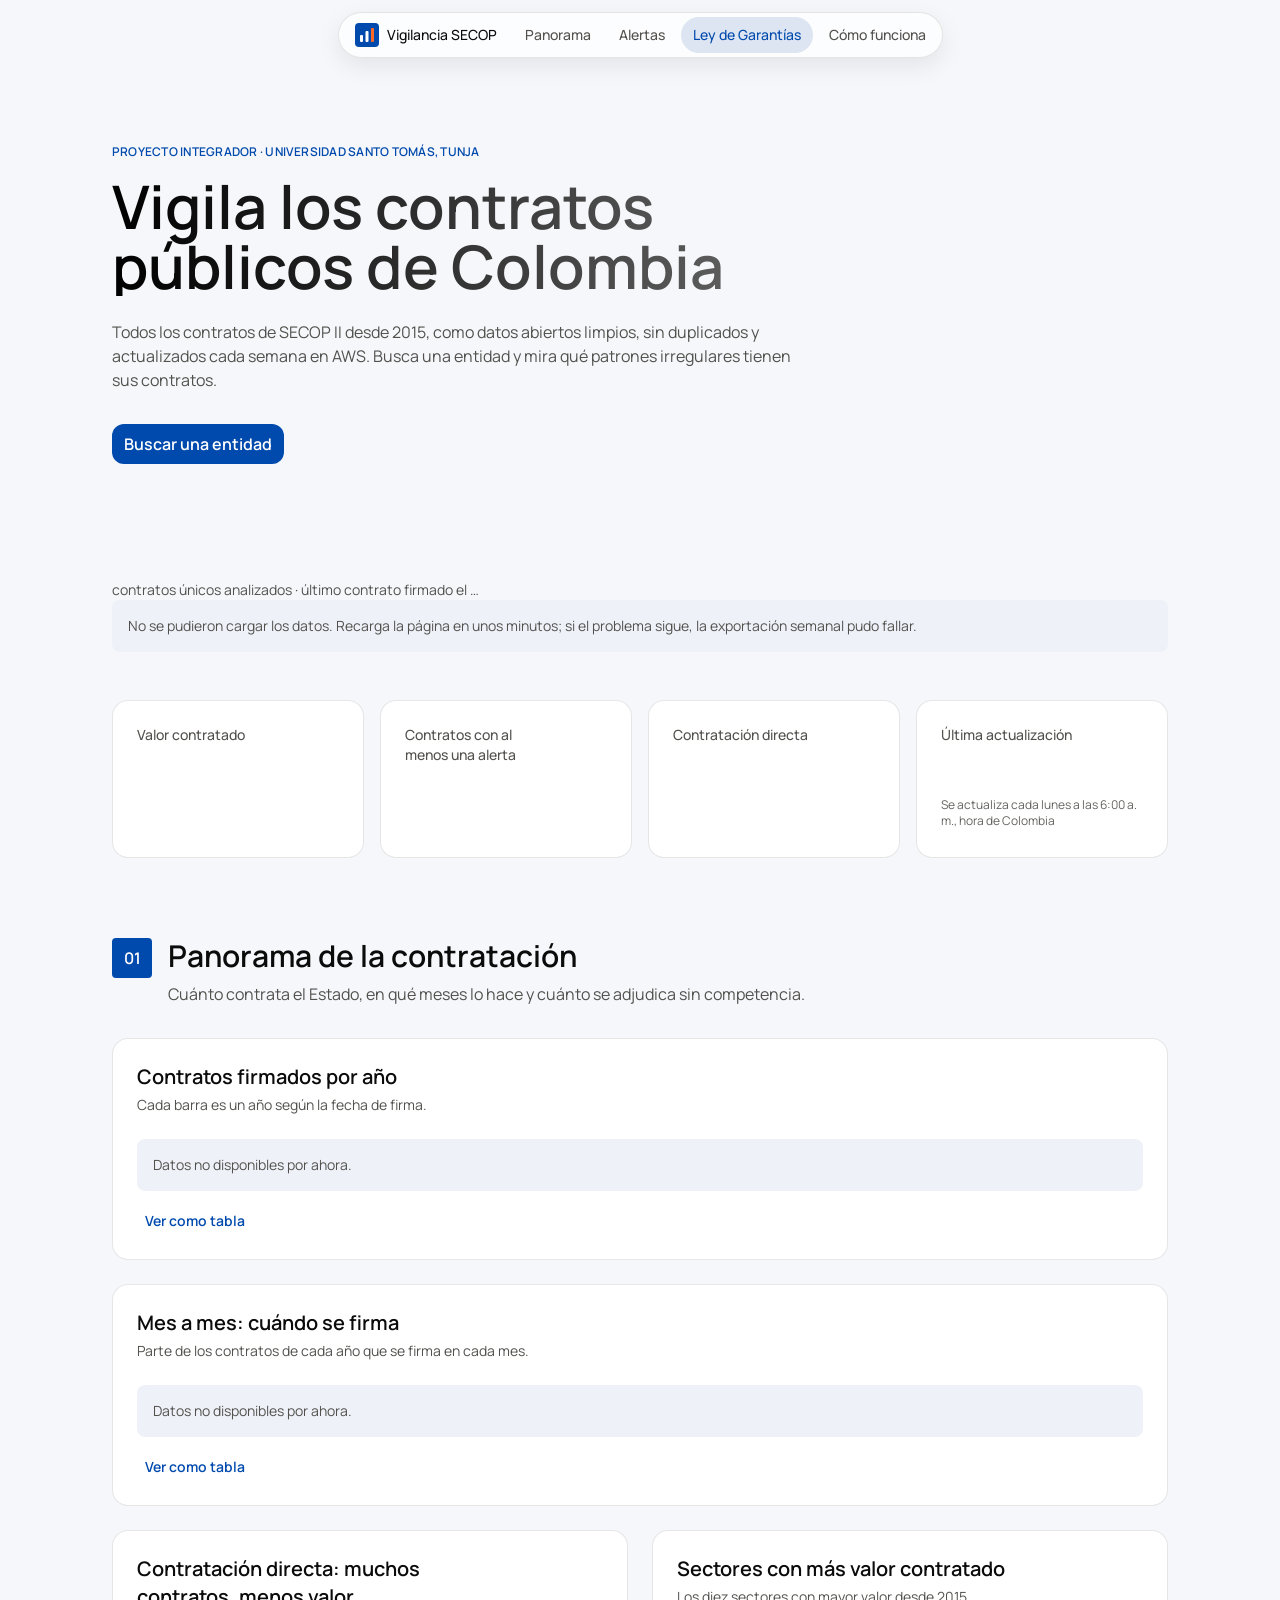
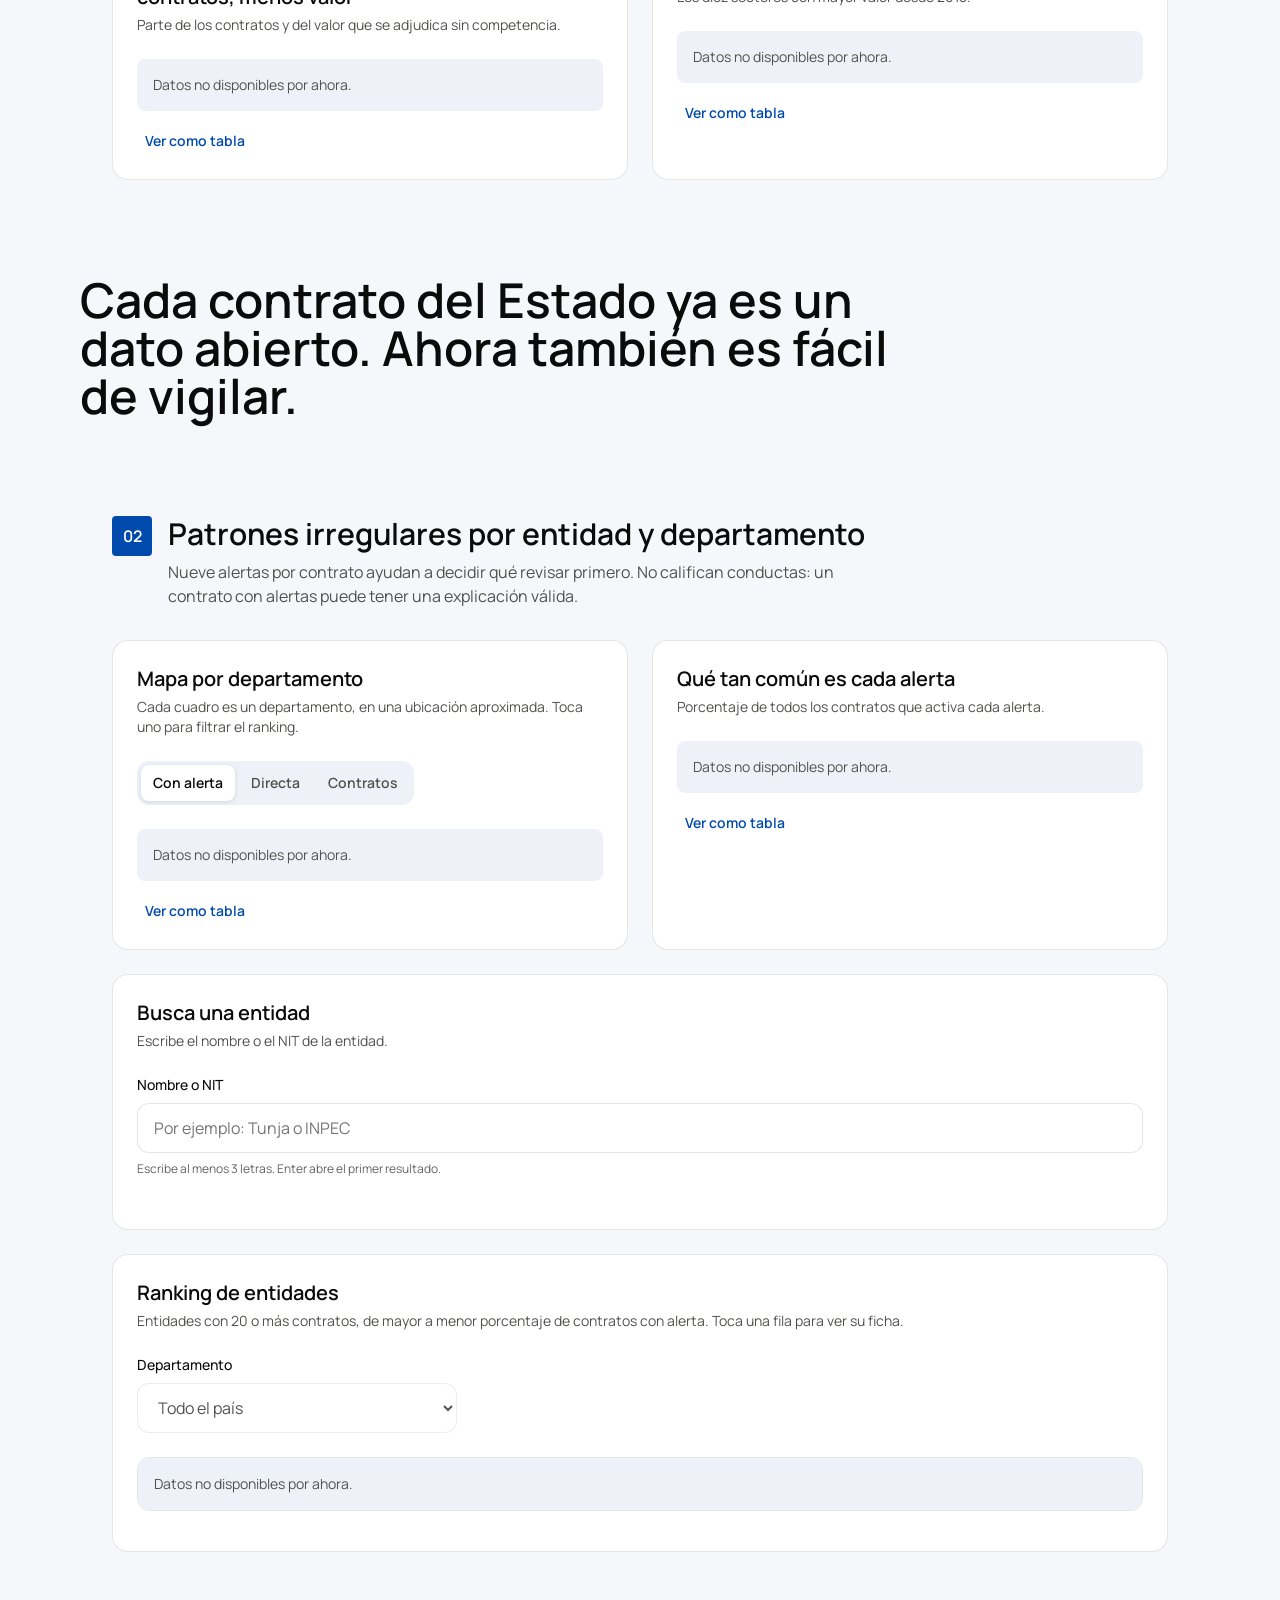
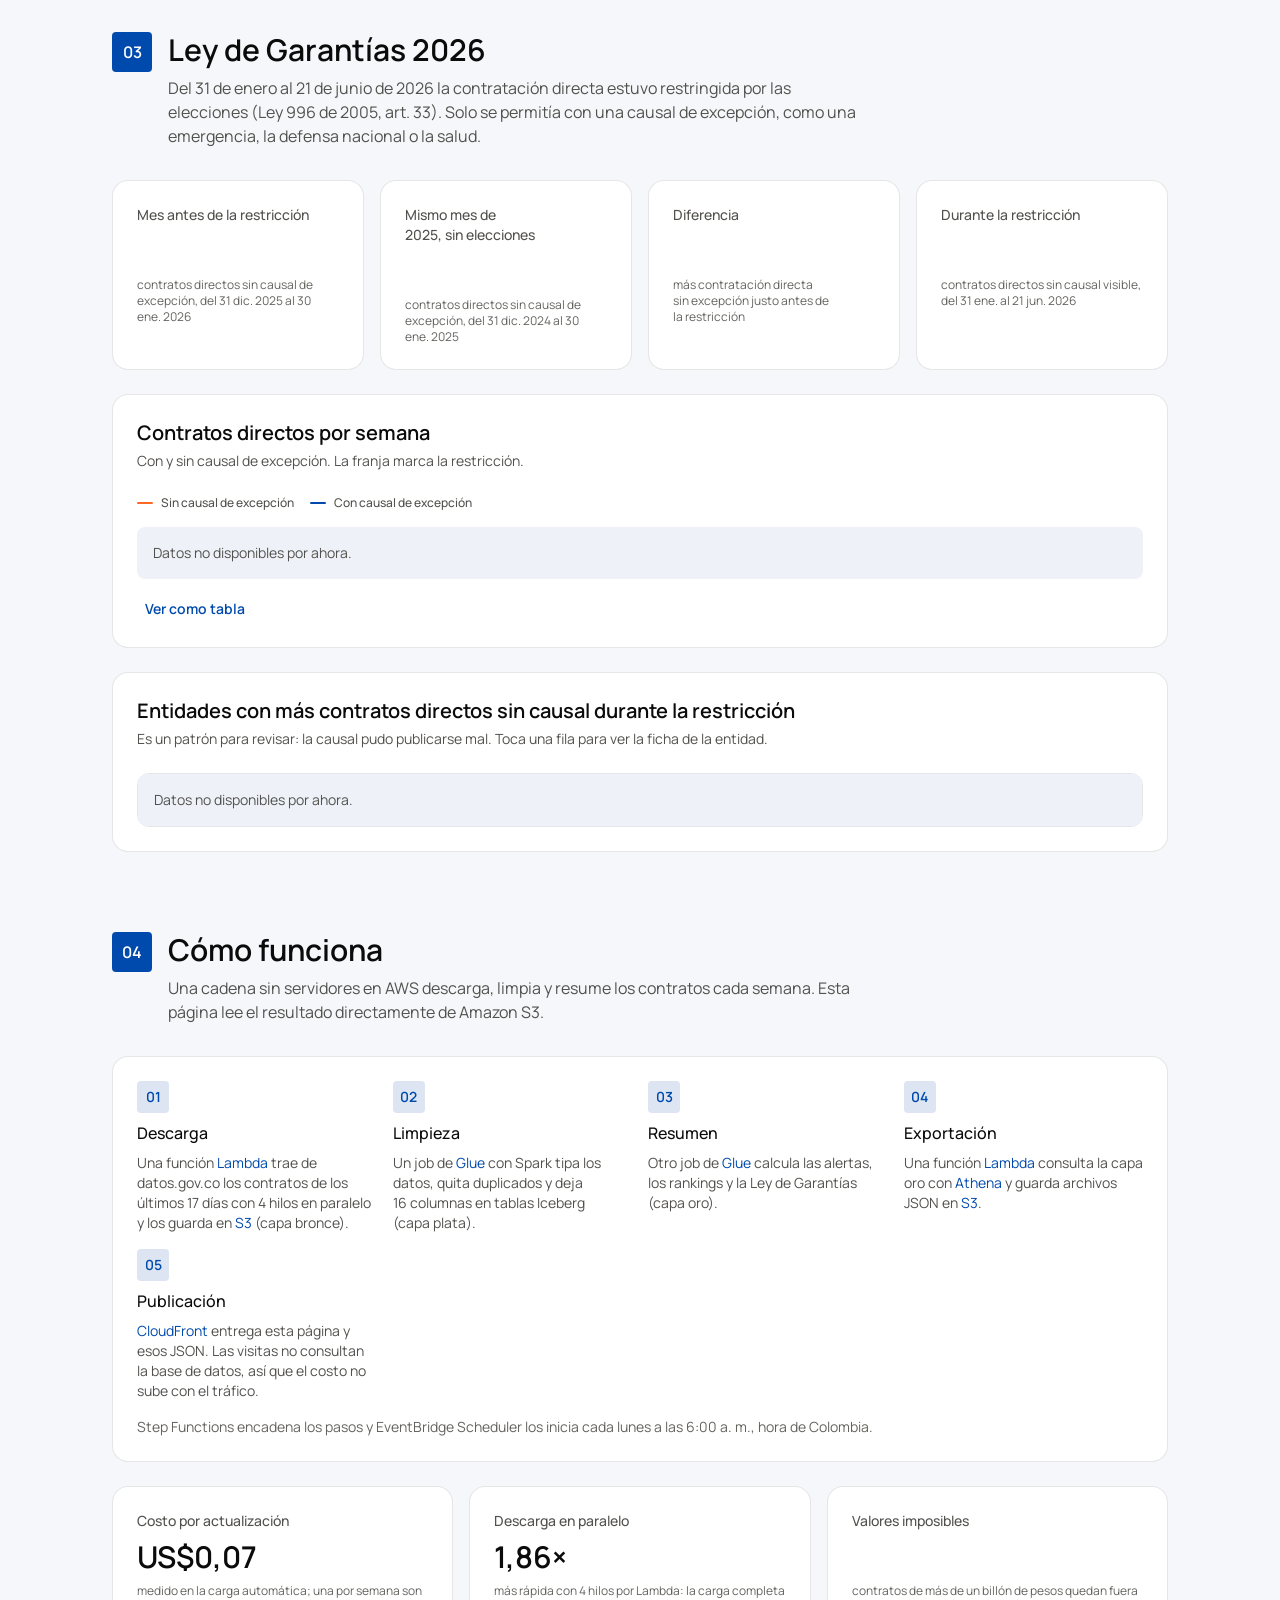
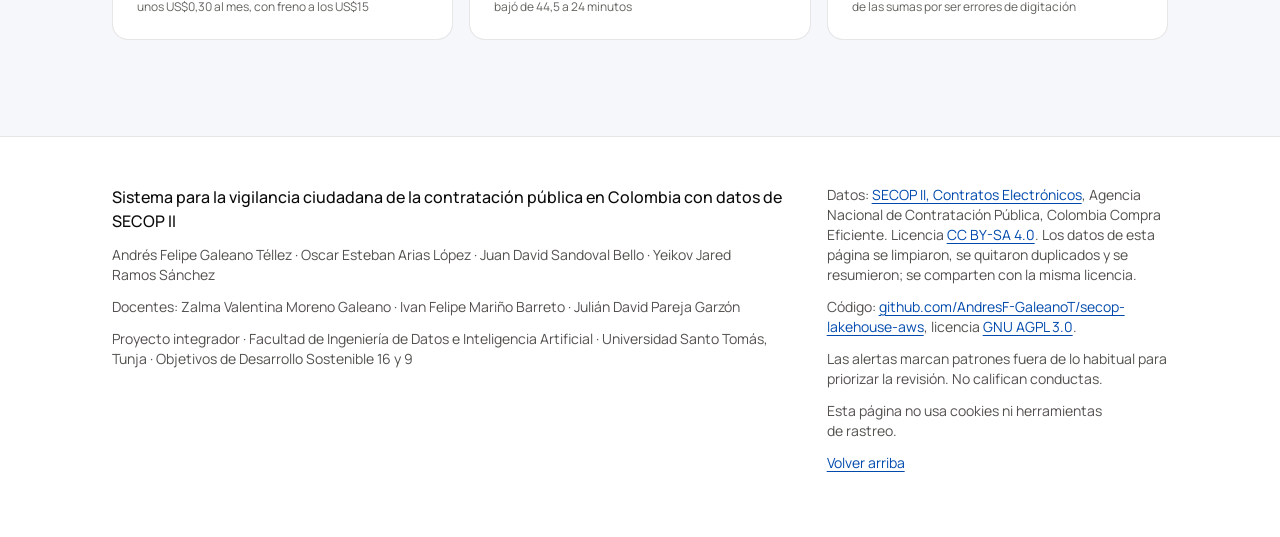
==== commit e529a742: "Carga semanal, web en la arquitectura e informe completo actualizado - El pipeline corre cada lunes " ====
--- a/web/index.html
+++ b/web/index.html
@@ -5,10 +5,10 @@
   <meta charset="utf-8">
   <meta name="viewport" content="width=device-width, initial-scale=1">
   <title>Vigilancia ciudadana de la contratación pública · SECOP II</title>
-  <meta name="description" content="Todos los contratos públicos de Colombia en SECOP II desde 2015, limpios y actualizados cada día en AWS. Panorama, alertas de patrones irregulares por entidad y Ley de Garantías 2026.">
+  <meta name="description" content="Todos los contratos públicos de Colombia en SECOP II desde 2015, limpios y actualizados cada semana en AWS. Panorama, alertas de patrones irregulares por entidad y Ley de Garantías 2026.">
   <meta property="og:type" content="website">
   <meta property="og:title" content="Vigilancia ciudadana de la contratación pública · SECOP II">
-  <meta property="og:description" content="Busca una entidad pública de Colombia y mira qué patrones irregulares tienen sus contratos. Datos de SECOP II actualizados cada día.">
+  <meta property="og:description" content="Busca una entidad pública de Colombia y mira qué patrones irregulares tienen sus contratos. Datos de SECOP II actualizados cada semana.">
   <meta property="og:locale" content="es_CO">
   <meta name="theme-color" content="#004aad">
   <link rel="icon" href="favicon.svg" type="image/svg+xml">
@@ -54,7 +54,7 @@
     <section id="inicio" class="heroe contenedor">
       <p class="caption-3 sobretitulo">Proyecto integrador · Universidad Santo Tomás, Tunja</p>
       <h1 class="heading-1 heroe-titulo">Vigila los contratos <br class="salto-ancho">públicos de Colombia</h1>
-      <p class="body-3 heroe-sub">Todos los contratos de SECOP II desde 2015, como datos abiertos limpios, sin duplicados y actualizados cada mañana en AWS. Busca una entidad y mira qué patrones irregulares tienen sus contratos.</p>
+      <p class="body-3 heroe-sub">Todos los contratos de SECOP II desde 2015, como datos abiertos limpios, sin duplicados y actualizados cada semana en AWS. Busca una entidad y mira qué patrones irregulares tienen sus contratos.</p>
       <div class="heroe-acciones">
         <a class="boton button-md" href="#buscador">Buscar una entidad</a>
       </div>
@@ -85,7 +85,7 @@
         <article class="tarjeta cifra-tarjeta revelar">
           <h2 class="title-4">Última actualización</h2>
           <p class="cifra" data-dato="actualizado">&nbsp;</p>
-          <p class="caption-5">Se actualiza cada día a las 6:00 a. m., hora de Colombia</p>
+          <p class="caption-5">Se actualiza cada lunes a las 6:00 a. m., hora de Colombia</p>
         </article>
       </div>
     </section>
@@ -280,7 +280,7 @@
         <span class="insignia" aria-hidden="true">04</span>
         <div>
           <h2 class="heading-4" id="t-como">Cómo funciona</h2>
-          <p class="body-3">Una cadena sin servidores en AWS descarga, limpia y resume los contratos cada día. Esta página lee el resultado directamente de Amazon S3.</p>
+          <p class="body-3">Una cadena sin servidores en AWS descarga, limpia y resume los contratos cada semana. Esta página lee el resultado directamente de Amazon S3.</p>
         </div>
       </header>
 
@@ -289,7 +289,7 @@
           <ol class="pasos">
             <li class="paso">
               <h3 class="title-3">Descarga</h3>
-              <p class="body-6">Una función <span class="servicio">Lambda</span> trae de datos.gov.co los contratos de los últimos 10 días con 4 hilos en paralelo y los guarda en <span class="servicio">S3</span> (capa bronce).</p>
+              <p class="body-6">Una función <span class="servicio">Lambda</span> trae de datos.gov.co los contratos de los últimos 17 días con 4 hilos en paralelo y los guarda en <span class="servicio">S3</span> (capa bronce).</p>
             </li>
             <li class="paso">
               <h3 class="title-3">Limpieza</h3>
@@ -308,14 +308,14 @@
               <p class="body-6"><span class="servicio">CloudFront</span> entrega esta página y esos JSON. Las visitas no consultan la base de datos, así que el costo no sube con el tráfico.</p>
             </li>
           </ol>
-          <p class="nota caption-2">Step Functions encadena los pasos y EventBridge Scheduler los inicia cada día a las 6:00 a. m., hora de Colombia. <span id="meta-exportacion"></span></p>
+          <p class="nota caption-2">Step Functions encadena los pasos y EventBridge Scheduler los inicia cada lunes a las 6:00 a. m., hora de Colombia. <span id="meta-exportacion"></span></p>
         </article>
 
         <div class="cifras">
           <article class="tarjeta cifra-tarjeta revelar">
             <h3 class="title-4">Costo por actualización</h3>
             <p class="cifra">US$0,07</p>
-            <p class="caption-5">medido en la carga diaria automática, con freno a los US$15 al mes</p>
+            <p class="caption-5">medido en la carga automática; una por semana son unos US$0,30 al mes, con freno a los US$15</p>
           </article>
           <article class="tarjeta cifra-tarjeta revelar">
             <h3 class="title-4">Descarga en paralelo</h3>
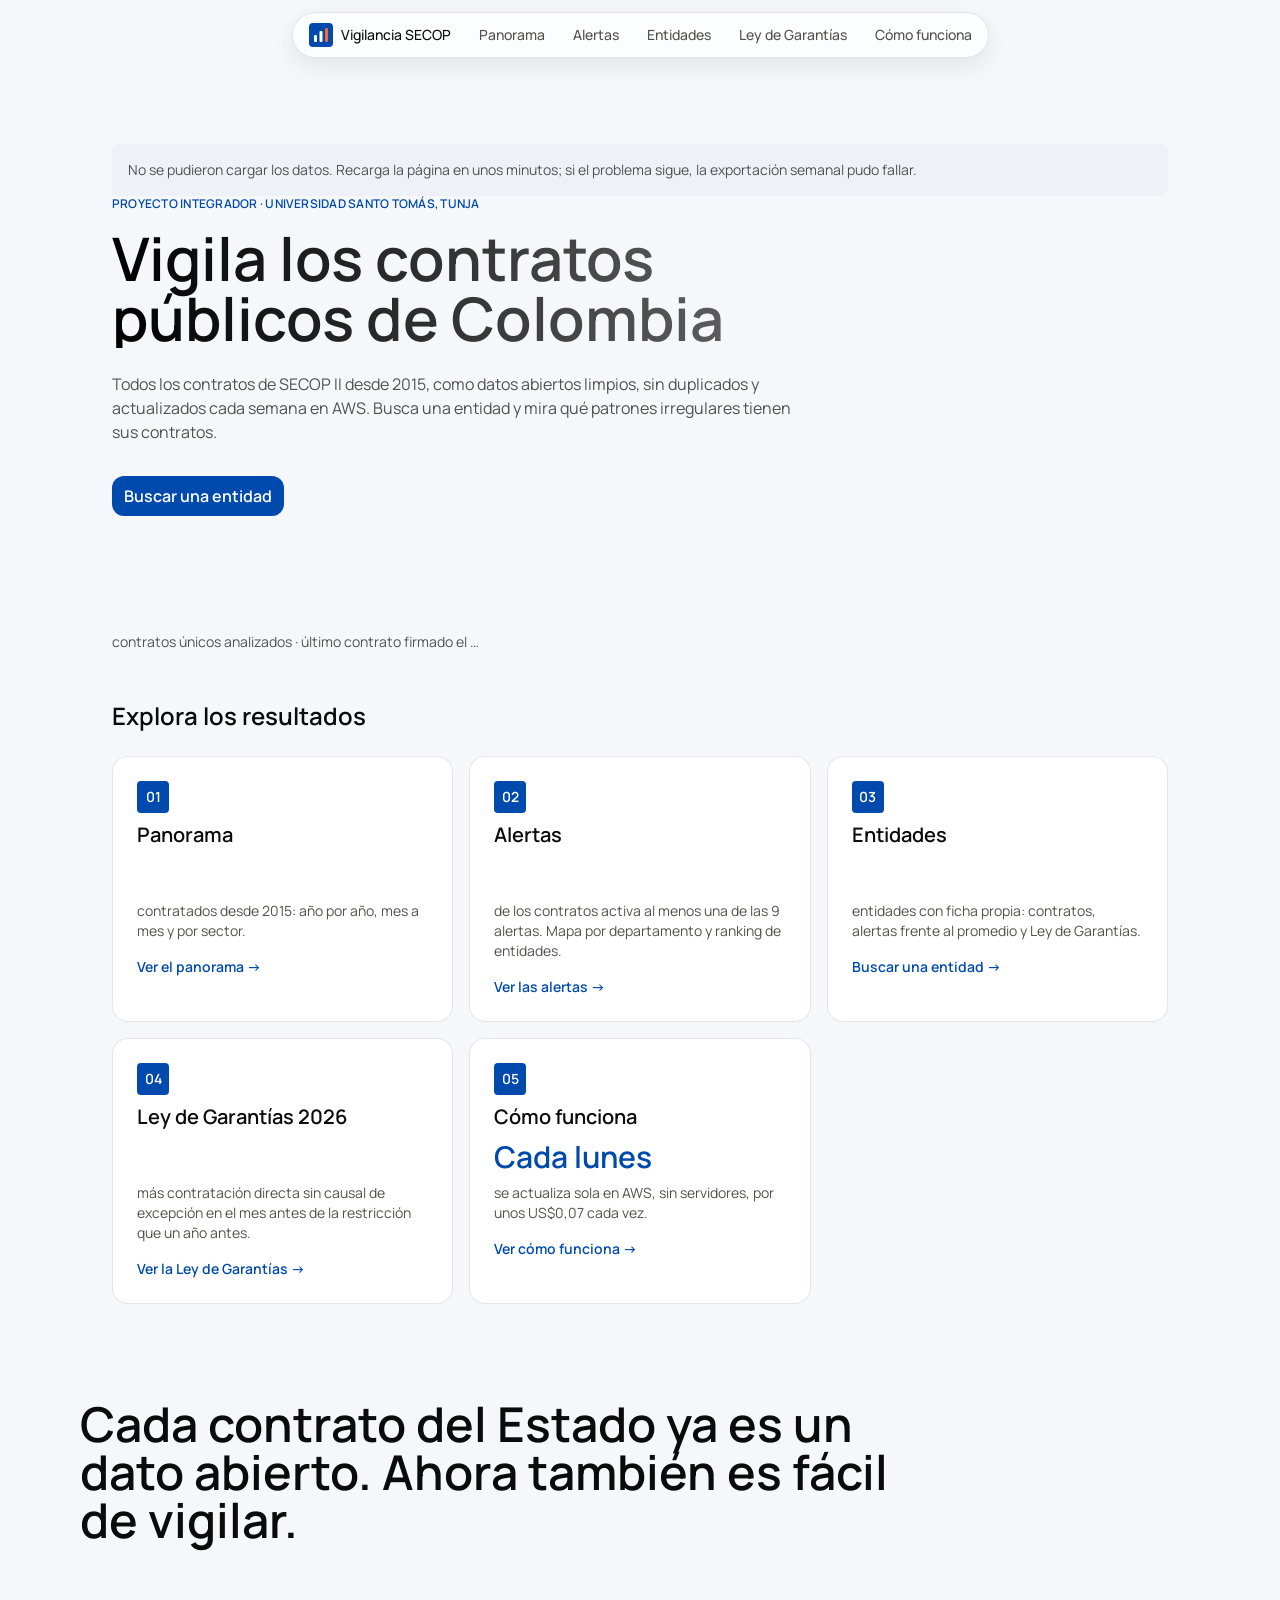
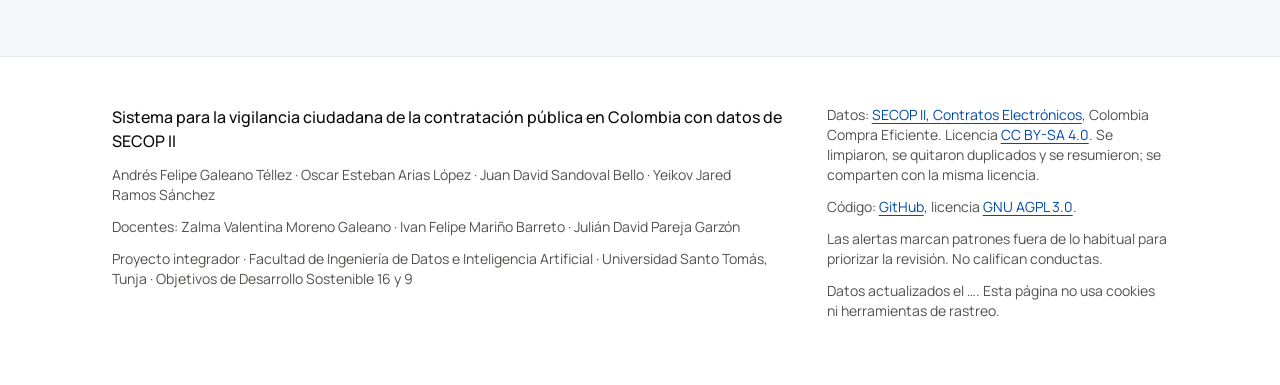
==== commit 7bf69b9a: "Web: una página por tema en vez de una sola página larga - Inicio con la cifra total y una tarjeta p" ====
--- a/web/index.html
+++ b/web/index.html
@@ -5,10 +5,10 @@
   <meta charset="utf-8">
   <meta name="viewport" content="width=device-width, initial-scale=1">
   <title>Vigilancia ciudadana de la contratación pública · SECOP II</title>
-  <meta name="description" content="Todos los contratos públicos de Colombia en SECOP II desde 2015, limpios y actualizados cada semana en AWS. Panorama, alertas de patrones irregulares por entidad y Ley de Garantías 2026.">
+  <meta name="description" content="Todos los contratos públicos de Colombia en SECOP II desde 2015, limpios y actualizados cada semana en AWS. Panorama, alertas por entidad y Ley de Garantías 2026.">
   <meta property="og:type" content="website">
   <meta property="og:title" content="Vigilancia ciudadana de la contratación pública · SECOP II">
-  <meta property="og:description" content="Busca una entidad pública de Colombia y mira qué patrones irregulares tienen sus contratos. Datos de SECOP II actualizados cada semana.">
+  <meta property="og:description" content="Todos los contratos públicos de Colombia en SECOP II desde 2015, limpios y actualizados cada semana en AWS. Panorama, alertas por entidad y Ley de Garantías 2026.">
   <meta property="og:locale" content="es_CO">
   <meta name="theme-color" content="#004aad">
   <link rel="icon" href="favicon.svg" type="image/svg+xml">
@@ -19,335 +19,70 @@
   <script>document.documentElement.classList.add("js");</script>
   <script src="app.js" defer></script>
 </head>
-<body>
+<body data-pagina="inicio">
   <a class="saltar button-sm" href="#contenido">Saltar al contenido</a>
-
-  <header class="nav-envoltura">
-    <nav class="nav" aria-label="Secciones">
-      <a class="nav-marca title-4" href="#inicio">
-        <svg class="nav-logo" viewBox="0 0 24 24" aria-hidden="true"><rect width="24" height="24" rx="4" fill="#004aad"/><rect x="5" y="12" width="3" height="7" rx="1" fill="#fff"/><rect x="10.5" y="8" width="3" height="11" rx="1" fill="#fff"/><rect x="16" y="5" width="3" height="14" rx="1" fill="#fd6925"/></svg>
-        Vigilancia SECOP
-      </a>
-      <ul class="nav-enlaces title-4">
-        <li><a href="#panorama">Panorama</a></li>
-        <li><a href="#alertas">Alertas</a></li>
-        <li><a href="#ley">Ley de Garantías</a></li>
-        <li><a href="#como">Cómo funciona</a></li>
-      </ul>
-      <button class="nav-boton" type="button" aria-expanded="false" aria-controls="menu-movil" aria-label="Abrir menú">
-        <span></span><span></span>
-      </button>
-    </nav>
-  </header>
-
-  <div class="menu-movil" id="menu-movil" aria-hidden="true">
-    <ul class="heading-5">
-      <li style="--i:0"><a href="#panorama" tabindex="-1">Panorama</a></li>
-      <li style="--i:1"><a href="#alertas" tabindex="-1">Alertas</a></li>
-      <li style="--i:2"><a href="#ley" tabindex="-1">Ley de Garantías</a></li>
-      <li style="--i:3"><a href="#como" tabindex="-1">Cómo funciona</a></li>
-    </ul>
-  </div>
+  <div id="marco-nav"></div>
 
   <main id="contenido">
-    <!-- Héroe -->
-    <section id="inicio" class="heroe contenedor">
+    <section class="heroe contenedor">
       <p class="caption-3 sobretitulo">Proyecto integrador · Universidad Santo Tomás, Tunja</p>
       <h1 class="heading-1 heroe-titulo">Vigila los contratos <br class="salto-ancho">públicos de Colombia</h1>
       <p class="body-3 heroe-sub">Todos los contratos de SECOP II desde 2015, como datos abiertos limpios, sin duplicados y actualizados cada semana en AWS. Busca una entidad y mira qué patrones irregulares tienen sus contratos.</p>
       <div class="heroe-acciones">
-        <a class="boton button-md" href="#buscador">Buscar una entidad</a>
+        <a class="boton button-md" href="entidades.html">Buscar una entidad</a>
       </div>
       <div class="heroe-cifra">
         <p class="cifra-heroe" data-dato="contratos" aria-live="polite">&nbsp;</p>
         <p class="caption-2 texto-2">contratos únicos analizados · último contrato firmado el <span data-dato="ultima-firma">…</span></p>
       </div>
-      <p class="error-datos body-6" id="error-general" role="alert" hidden></p>
     </section>
 
-    <section class="contenedor" aria-label="Cifras principales">
-      <div class="cifras">
-        <article class="tarjeta cifra-tarjeta revelar">
-          <h2 class="title-4">Valor contratado</h2>
-          <p class="cifra" data-dato="valor">&nbsp;</p>
-          <p class="caption-5" data-dato="valor-nota">&nbsp;</p>
-        </article>
-        <article class="tarjeta cifra-tarjeta revelar">
-          <h2 class="title-4">Contratos con al menos una alerta</h2>
-          <p class="cifra" data-dato="pct-alerta">&nbsp;</p>
-          <p class="caption-5" data-dato="pct-alerta-nota">&nbsp;</p>
-        </article>
-        <article class="tarjeta cifra-tarjeta revelar">
-          <h2 class="title-4">Contratación directa</h2>
-          <p class="cifra" data-dato="pct-directa">&nbsp;</p>
-          <p class="caption-5" data-dato="pct-directa-nota">&nbsp;</p>
-        </article>
-        <article class="tarjeta cifra-tarjeta revelar">
-          <h2 class="title-4">Última actualización</h2>
-          <p class="cifra" data-dato="actualizado">&nbsp;</p>
-          <p class="caption-5">Se actualiza cada lunes a las 6:00 a. m., hora de Colombia</p>
-        </article>
+    <section class="contenedor" aria-labelledby="t-explora">
+      <h2 class="heading-5 explora-titulo" id="t-explora">Explora los resultados</h2>
+      <div class="explora">
+        <a class="explora-tarjeta" href="panorama.html">
+          <span class="insignia insignia-chica" aria-hidden="true">01</span>
+          <span class="heading-6">Panorama</span>
+          <span class="cifra" data-dato="valor">&nbsp;</span>
+          <span class="caption-2 texto-2">contratados desde 2015: año por año, mes a mes y por sector.</span>
+          <span class="button-sm explora-ir">Ver el panorama</span>
+        </a>
+        <a class="explora-tarjeta" href="alertas.html">
+          <span class="insignia insignia-chica" aria-hidden="true">02</span>
+          <span class="heading-6">Alertas</span>
+          <span class="cifra" data-dato="pct-alerta">&nbsp;</span>
+          <span class="caption-2 texto-2">de los contratos activa al menos una de las 9 alertas. Mapa por departamento y ranking de entidades.</span>
+          <span class="button-sm explora-ir">Ver las alertas</span>
+        </a>
+        <a class="explora-tarjeta" href="entidades.html">
+          <span class="insignia insignia-chica" aria-hidden="true">03</span>
+          <span class="heading-6">Entidades</span>
+          <span class="cifra" data-dato="n-entidades">&nbsp;</span>
+          <span class="caption-2 texto-2">entidades con ficha propia: contratos, alertas frente al promedio y Ley de Garantías.</span>
+          <span class="button-sm explora-ir">Buscar una entidad</span>
+        </a>
+        <a class="explora-tarjeta" href="ley.html">
+          <span class="insignia insignia-chica" aria-hidden="true">04</span>
+          <span class="heading-6">Ley de Garantías 2026</span>
+          <span class="cifra" data-dato="ley-veces">&nbsp;</span>
+          <span class="caption-2 texto-2">más contratación directa sin causal de excepción en el mes antes de la restricción que un año antes.</span>
+          <span class="button-sm explora-ir">Ver la Ley de Garantías</span>
+        </a>
+        <a class="explora-tarjeta" href="como-funciona.html">
+          <span class="insignia insignia-chica" aria-hidden="true">05</span>
+          <span class="heading-6">Cómo funciona</span>
+          <span class="cifra">Cada lunes</span>
+          <span class="caption-2 texto-2">se actualiza sola en AWS, sin servidores, por unos US$0,07 cada vez.</span>
+          <span class="button-sm explora-ir">Ver cómo funciona</span>
+        </a>
       </div>
     </section>
 
-    <!-- 01 Panorama -->
-    <section id="panorama" class="seccion contenedor" aria-labelledby="t-panorama">
-      <header class="seccion-cabecera revelar">
-        <span class="insignia" aria-hidden="true">01</span>
-        <div>
-          <h2 class="heading-4" id="t-panorama">Panorama de la contratación</h2>
-          <p class="body-3">Cuánto contrata el Estado, en qué meses lo hace y cuánto se adjudica sin competencia.</p>
-        </div>
-      </header>
-
-      <div class="rejilla rejilla-2">
-        <article class="tarjeta revelar ancho-completo">
-          <header class="tarjeta-cabecera">
-            <h3 class="heading-6">Contratos firmados por año</h3>
-            <p class="caption-2">Cada barra es un año según la fecha de firma.</p>
-          </header>
-          <div class="lienzo cargando" id="g-anual" style="--alto:280px"></div>
-          <p class="nota caption-5" id="n-anual"></p>
-          <details class="tabla-vista"><summary class="button-sm">Ver como tabla</summary><div class="tabla-envoltura" id="t-anual"></div></details>
-        </article>
-
-        <article class="tarjeta revelar ancho-completo">
-          <header class="tarjeta-cabecera">
-            <h3 class="heading-6">Mes a mes: cuándo se firma</h3>
-            <p class="caption-2" id="s-calor">Parte de los contratos de cada año que se firma en cada mes.</p>
-          </header>
-          <div class="lienzo cargando" id="g-calor" style="--alto:320px"></div>
-          <p class="nota caption-5" id="n-calor"></p>
-          <details class="tabla-vista"><summary class="button-sm">Ver como tabla</summary><div class="tabla-envoltura" id="t-calor"></div></details>
-        </article>
-
-        <article class="tarjeta revelar">
-          <header class="tarjeta-cabecera">
-            <h3 class="heading-6">Contratación directa: muchos contratos, menos valor</h3>
-            <p class="caption-2">Parte de los contratos y del valor que se adjudica sin competencia.</p>
-          </header>
-          <div class="lienzo cargando" id="g-directa" style="--alto:160px"></div>
-          <details class="tabla-vista"><summary class="button-sm">Ver como tabla</summary><div class="tabla-envoltura" id="t-directa"></div></details>
-        </article>
-
-        <article class="tarjeta revelar">
-          <header class="tarjeta-cabecera">
-            <h3 class="heading-6">Sectores con más valor contratado</h3>
-            <p class="caption-2">Los diez sectores con mayor valor desde 2015.</p>
-          </header>
-          <div class="lienzo cargando" id="g-sectores" style="--alto:360px"></div>
-          <details class="tabla-vista"><summary class="button-sm">Ver como tabla</summary><div class="tabla-envoltura" id="t-sectores"></div></details>
-        </article>
-      </div>
-    </section>
-
-    <!-- Frase -->
     <section class="frase contenedor" aria-label="Idea central">
       <p class="heading-2" id="frase">Cada contrato del Estado ya es un dato abierto. Ahora también es fácil de vigilar.</p>
     </section>
-
-    <!-- 02 Alertas -->
-    <section id="alertas" class="seccion contenedor" aria-labelledby="t-alertas">
-      <header class="seccion-cabecera revelar">
-        <span class="insignia" aria-hidden="true">02</span>
-        <div>
-          <h2 class="heading-4" id="t-alertas">Patrones irregulares por entidad y departamento</h2>
-          <p class="body-3">Nueve alertas por contrato ayudan a decidir qué revisar primero. No califican conductas: un contrato con alertas puede tener una explicación válida.</p>
-        </div>
-      </header>
-
-      <div class="rejilla rejilla-2">
-        <article class="tarjeta revelar">
-          <header class="tarjeta-cabecera">
-            <h3 class="heading-6">Mapa por departamento</h3>
-            <p class="caption-2">Cada cuadro es un departamento, en una ubicación aproximada. Toca uno para filtrar el ranking.</p>
-          </header>
-          <div class="segmentos" role="group" aria-label="Dato del mapa" id="metricas-mapa">
-            <button type="button" class="button-sm" data-metrica="pct_contratos_con_alerta" aria-pressed="true">Con alerta</button>
-            <button type="button" class="button-sm" data-metrica="pct_contratacion_directa" aria-pressed="false">Directa</button>
-            <button type="button" class="button-sm" data-metrica="contratos" aria-pressed="false">Contratos</button>
-          </div>
-          <div class="lienzo cargando" id="g-mapa" style="--alto:420px"></div>
-          <p class="nota caption-5" id="n-mapa"></p>
-          <details class="tabla-vista"><summary class="button-sm">Ver como tabla</summary><div class="tabla-envoltura" id="t-mapa"></div></details>
-        </article>
-
-        <article class="tarjeta revelar">
-          <header class="tarjeta-cabecera">
-            <h3 class="heading-6">Qué tan común es cada alerta</h3>
-            <p class="caption-2">Porcentaje de todos los contratos que activa cada alerta.</p>
-          </header>
-          <div class="lienzo cargando" id="g-alertas" style="--alto:420px"></div>
-          <details class="tabla-vista"><summary class="button-sm">Ver como tabla</summary><div class="tabla-envoltura" id="t-alertas-tabla"></div></details>
-        </article>
-
-        <article class="tarjeta revelar ancho-completo" id="buscador">
-          <header class="tarjeta-cabecera">
-            <h3 class="heading-6">Busca una entidad</h3>
-            <p class="caption-2" id="s-buscador">Escribe el nombre o el NIT de la entidad.</p>
-          </header>
-          <div class="campo">
-            <label class="title-4" for="q">Nombre o NIT</label>
-            <input id="q" type="search" autocomplete="off" spellcheck="false" placeholder="Por ejemplo: Tunja o INPEC" aria-describedby="ayuda-q" aria-controls="resultados" disabled>
-            <p class="caption-5 texto-3" id="ayuda-q">Escribe al menos 3 letras. Enter abre el primer resultado.</p>
-          </div>
-          <ul class="resultados" id="resultados" aria-label="Resultados"></ul>
-          <div class="sugerencias" id="sugerencias"></div>
-          <div id="ficha" class="ficha" hidden tabindex="-1" style="margin-top:var(--e-400)"></div>
-        </article>
-
-        <article class="tarjeta revelar ancho-completo" id="ranking">
-          <header class="tarjeta-cabecera">
-            <h3 class="heading-6">Ranking de entidades</h3>
-            <p class="caption-2">Entidades con 20 o más contratos, de mayor a menor porcentaje de contratos con alerta. Toca una fila para ver su ficha.</p>
-          </header>
-          <div class="filtros">
-            <div class="campo">
-              <label class="title-4" for="f-depto">Departamento</label>
-              <select id="f-depto" disabled><option value="">Todo el país</option></select>
-            </div>
-          </div>
-          <div class="tabla-envoltura" id="t-ranking"><div class="cargando" style="--alto:320px"></div></div>
-          <div class="tabla-pie caption-5">
-            <span id="ranking-cuenta"></span>
-            <button type="button" class="boton-secundario button-sm" id="ranking-mas" hidden>Mostrar 20 más</button>
-          </div>
-        </article>
-      </div>
-    </section>
-
-    <!-- 03 Ley de Garantías -->
-    <section id="ley" class="seccion contenedor" aria-labelledby="t-ley">
-      <header class="seccion-cabecera revelar">
-        <span class="insignia" aria-hidden="true">03</span>
-        <div>
-          <h2 class="heading-4" id="t-ley">Ley de Garantías 2026</h2>
-          <p class="body-3">Del 31 de enero al 21 de junio de 2026 la contratación directa estuvo restringida por las elecciones (Ley 996 de 2005, art. 33). Solo se permitía con una causal de excepción, como una emergencia, la defensa nacional o la salud.</p>
-        </div>
-      </header>
-
-      <div class="cifras" id="ley-cifras" style="margin-bottom:var(--e-300)">
-        <article class="tarjeta cifra-tarjeta revelar">
-          <h3 class="title-4">Mes antes de la restricción</h3>
-          <p class="cifra" data-dato="ley-antes">&nbsp;</p>
-          <p class="caption-5">contratos directos sin causal de excepción, del 31 dic. 2025 al 30 ene. 2026</p>
-        </article>
-        <article class="tarjeta cifra-tarjeta revelar">
-          <h3 class="title-4">Mismo mes de 2025, sin elecciones</h3>
-          <p class="cifra" data-dato="ley-2025">&nbsp;</p>
-          <p class="caption-5">contratos directos sin causal de excepción, del 31 dic. 2024 al 30 ene. 2025</p>
-        </article>
-        <article class="tarjeta cifra-tarjeta revelar">
-          <h3 class="title-4">Diferencia</h3>
-          <p class="cifra" data-dato="ley-veces">&nbsp;</p>
-          <p class="caption-5">más contratación directa sin excepción justo antes de la restricción</p>
-        </article>
-        <article class="tarjeta cifra-tarjeta revelar">
-          <h3 class="title-4">Durante la restricción</h3>
-          <p class="cifra" data-dato="ley-durante">&nbsp;</p>
-          <p class="caption-5">contratos directos sin causal visible, del 31 ene. al 21 jun. 2026</p>
-        </article>
-      </div>
-
-      <div class="rejilla">
-        <article class="tarjeta revelar">
-          <header class="tarjeta-cabecera">
-            <h3 class="heading-6">Contratos directos por semana</h3>
-            <p class="caption-2">Con y sin causal de excepción. La franja marca la restricción.</p>
-          </header>
-          <ul class="leyenda caption-4">
-            <li><span class="clave-linea" style="background:var(--serie-2)"></span>Sin causal de excepción</li>
-            <li><span class="clave-linea" style="background:var(--serie-1)"></span>Con causal de excepción</li>
-          </ul>
-          <div class="lienzo cargando" id="g-ley" style="--alto:320px"></div>
-          <p class="nota caption-5" id="n-ley"></p>
-          <details class="tabla-vista"><summary class="button-sm">Ver como tabla</summary><div class="tabla-envoltura" id="t-ley"></div></details>
-        </article>
-
-        <article class="tarjeta revelar">
-          <header class="tarjeta-cabecera">
-            <h3 class="heading-6">Entidades con más contratos directos sin causal durante la restricción</h3>
-            <p class="caption-2">Es un patrón para revisar: la causal pudo publicarse mal. Toca una fila para ver la ficha de la entidad.</p>
-          </header>
-          <div class="tabla-envoltura" id="t-ley-entidades"><div class="cargando" style="--alto:320px"></div></div>
-        </article>
-      </div>
-    </section>
-
-    <!-- 04 Cómo funciona -->
-    <section id="como" class="seccion contenedor" aria-labelledby="t-como">
-      <header class="seccion-cabecera revelar">
-        <span class="insignia" aria-hidden="true">04</span>
-        <div>
-          <h2 class="heading-4" id="t-como">Cómo funciona</h2>
-          <p class="body-3">Una cadena sin servidores en AWS descarga, limpia y resume los contratos cada semana. Esta página lee el resultado directamente de Amazon S3.</p>
-        </div>
-      </header>
-
-      <div class="rejilla">
-        <article class="tarjeta revelar">
-          <ol class="pasos">
-            <li class="paso">
-              <h3 class="title-3">Descarga</h3>
-              <p class="body-6">Una función <span class="servicio">Lambda</span> trae de datos.gov.co los contratos de los últimos 17 días con 4 hilos en paralelo y los guarda en <span class="servicio">S3</span> (capa bronce).</p>
-            </li>
-            <li class="paso">
-              <h3 class="title-3">Limpieza</h3>
-              <p class="body-6">Un job de <span class="servicio">Glue</span> con Spark tipa los datos, quita duplicados y deja 16 columnas en tablas Iceberg (capa plata).</p>
-            </li>
-            <li class="paso">
-              <h3 class="title-3">Resumen</h3>
-              <p class="body-6">Otro job de <span class="servicio">Glue</span> calcula las alertas, los rankings y la Ley de Garantías (capa oro).</p>
-            </li>
-            <li class="paso">
-              <h3 class="title-3">Exportación</h3>
-              <p class="body-6">Una función <span class="servicio">Lambda</span> consulta la capa oro con <span class="servicio">Athena</span> y guarda archivos JSON en <span class="servicio">S3</span>.</p>
-            </li>
-            <li class="paso">
-              <h3 class="title-3">Publicación</h3>
-              <p class="body-6"><span class="servicio">CloudFront</span> entrega esta página y esos JSON. Las visitas no consultan la base de datos, así que el costo no sube con el tráfico.</p>
-            </li>
-          </ol>
-          <p class="nota caption-2">Step Functions encadena los pasos y EventBridge Scheduler los inicia cada lunes a las 6:00 a. m., hora de Colombia. <span id="meta-exportacion"></span></p>
-        </article>
-
-        <div class="cifras">
-          <article class="tarjeta cifra-tarjeta revelar">
-            <h3 class="title-4">Costo por actualización</h3>
-            <p class="cifra">US$0,07</p>
-            <p class="caption-5">medido en la carga automática; una por semana son unos US$0,30 al mes, con freno a los US$15</p>
-          </article>
-          <article class="tarjeta cifra-tarjeta revelar">
-            <h3 class="title-4">Descarga en paralelo</h3>
-            <p class="cifra">1,86×</p>
-            <p class="caption-5">más rápida con 4 hilos por Lambda: la carga completa bajó de 44,5 a 24 minutos</p>
-          </article>
-          <article class="tarjeta cifra-tarjeta revelar">
-            <h3 class="title-4">Valores imposibles</h3>
-            <p class="cifra" data-dato="no-confiables">&nbsp;</p>
-            <p class="caption-5">contratos de más de un billón de pesos quedan fuera de las sumas por ser errores de digitación</p>
-          </article>
-        </div>
-      </div>
-    </section>
   </main>
 
-  <footer class="pie">
-    <div class="contenedor pie-rejilla">
-      <div class="pie-bloque">
-        <p class="title-3" style="color:var(--texto-1)">Sistema para la vigilancia ciudadana de la contratación pública en Colombia con datos de SECOP II</p>
-        <p class="body-6">Andrés Felipe Galeano Téllez · Oscar Esteban Arias López · Juan David Sandoval Bello · Yeikov Jared Ramos Sánchez</p>
-        <p class="body-6">Docentes: Zalma Valentina Moreno Galeano · Ivan Felipe Mariño Barreto · Julián David Pareja Garzón</p>
-        <p class="body-6">Proyecto integrador · Facultad de Ingeniería de Datos e Inteligencia Artificial · Universidad Santo Tomás, Tunja · Objetivos de Desarrollo Sostenible 16 y 9</p>
-      </div>
-      <div class="pie-bloque">
-        <p class="body-6">Datos: <a href="https://www.datos.gov.co/d/jbjy-vk9h" rel="noopener">SECOP II, Contratos Electrónicos</a>, Agencia Nacional de Contratación Pública, Colombia Compra Eficiente. Licencia <a href="https://creativecommons.org/licenses/by-sa/4.0/deed.es" rel="noopener license">CC BY-SA 4.0</a>. Los datos de esta página se limpiaron, se quitaron duplicados y se resumieron; se comparten con la misma licencia.</p>
-        <p class="body-6">Código: <a href="https://github.com/AndresF-GaleanoT/secop-lakehouse-aws" rel="noopener">github.com/AndresF-GaleanoT/secop-lakehouse-aws</a>, licencia <a href="https://www.gnu.org/licenses/agpl-3.0.html" rel="noopener license">GNU AGPL 3.0</a>.</p>
-        <p class="body-6">Las alertas marcan patrones fuera de lo habitual para priorizar la revisión. No califican conductas.</p>
-        <p class="body-6">Esta página no usa cookies ni herramientas de rastreo.</p>
-        <p class="body-6"><a href="#inicio">Volver arriba</a></p>
-      </div>
-    </div>
-  </footer>
+  <div id="marco-pie"></div>
 </body>
 </html>
--- a/web/estilos.css
+++ b/web/estilos.css
@@ -253,7 +253,7 @@
   background: var(--superficie-2);
 }
 
-.nav-enlaces a[aria-current="true"] {
+.nav-enlaces a[aria-current] {
   color: var(--marca-texto);
   background: var(--marca-suave);
 }
@@ -317,6 +317,10 @@
   text-decoration: none;
 }
 
+.menu-movil a[aria-current] {
+  color: var(--marca-texto);
+}
+
 .menu-movil li {
   opacity: 0;
   transform: translateY(var(--e-300));
@@ -329,7 +333,7 @@
   transform: none;
 }
 
-@media (min-width: 768px) {
+@media (min-width: 960px) {
   .nav-enlaces { display: flex; }
   .nav-boton,
   .menu-movil { display: none; }
@@ -351,11 +355,12 @@
   .contenedor { padding: 0 var(--e-400); }
 }
 
-.seccion {
-  padding-top: var(--e-800);
-}
-
-.seccion-cabecera {
+/* Páginas internas: el contenido arranca debajo del menú fijo. */
+.pagina {
+  padding-top: calc(var(--e-900) + var(--e-400));
+}
+
+.pagina-cabecera {
   display: flex;
   gap: var(--e-200);
   align-items: flex-start;
@@ -377,7 +382,7 @@
   font-weight: 600;
 }
 
-.seccion-cabecera p {
+.pagina-cabecera p {
   margin-top: var(--e-75);
   color: var(--texto-2);
 }
@@ -1036,6 +1041,60 @@
   color: var(--texto-2);
 }
 
+/* ---------------------------------------------------------------- Inicio: tarjetas de cada página */
+.explora-titulo {
+  margin-bottom: var(--e-300);
+}
+
+.explora {
+  display: grid;
+  gap: var(--e-200);
+  grid-template-columns: repeat(auto-fit, minmax(260px, 1fr));
+}
+
+.explora-tarjeta {
+  display: grid;
+  gap: var(--e-75);
+  align-content: start;
+  padding: var(--e-300);
+  border: 1px solid var(--borde);
+  border-radius: 16px;
+  background: var(--superficie);
+  color: var(--texto-1);
+  text-decoration: none;
+  transition: transform 300ms var(--curva), border-color 300ms var(--curva), box-shadow 300ms var(--curva);
+}
+
+.explora-tarjeta:hover {
+  transform: translateY(-4px);
+  border-color: var(--marca);
+  box-shadow: var(--sombra);
+}
+
+.explora-tarjeta:active {
+  transform: translateY(1px);
+}
+
+.explora-tarjeta .cifra {
+  color: var(--marca-texto);
+}
+
+.explora-ir {
+  margin-top: var(--e-75);
+  color: var(--marca-texto);
+}
+
+.explora-ir::after {
+  content: " →";
+}
+
+.insignia-chica {
+  width: 32px;
+  height: 32px;
+  font-size: 14px;
+  line-height: 20px;
+}
+
 /* ---------------------------------------------------------------- Frase grande */
 .frase {
   padding: var(--e-900) 0 var(--e-200);
